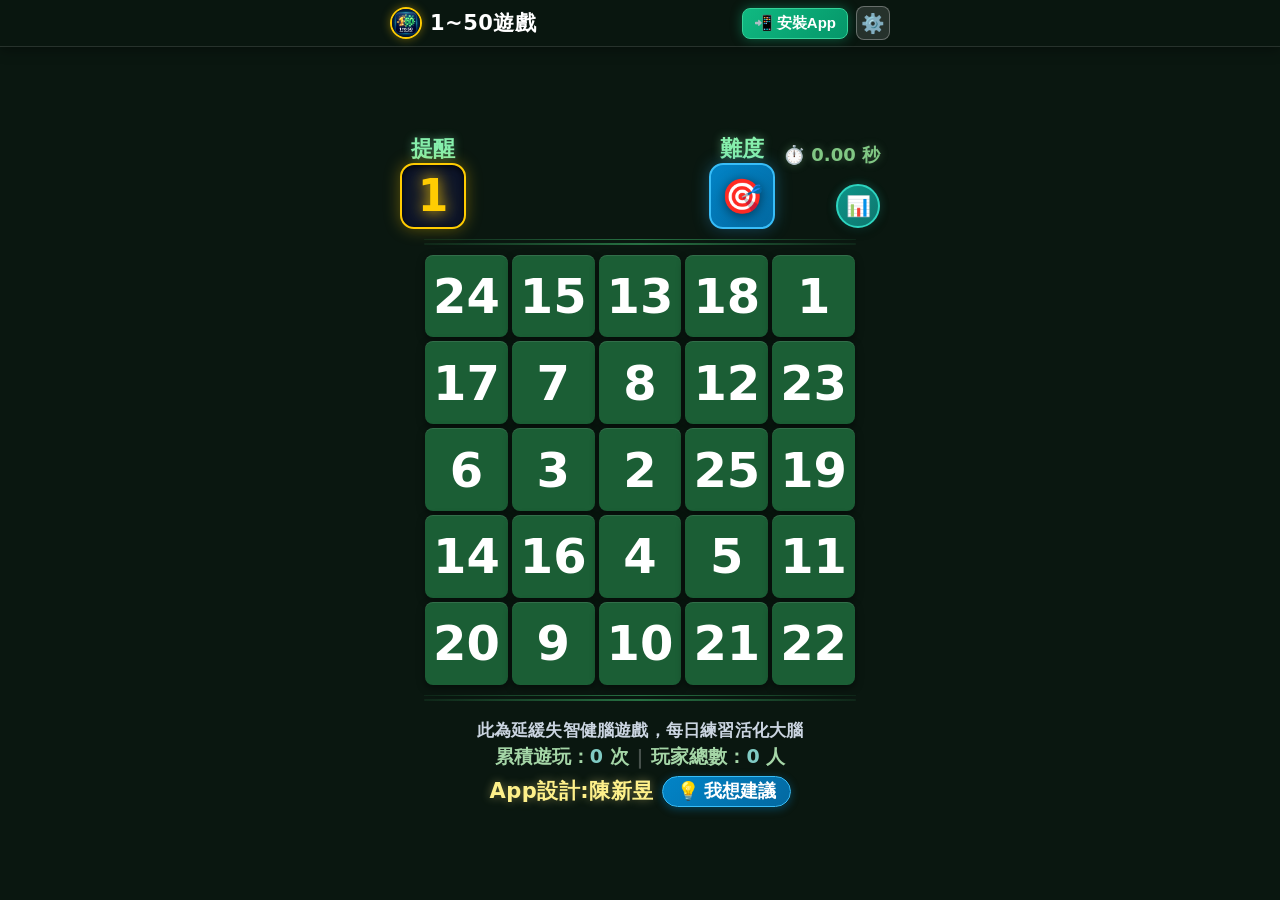
==== index.html @ 9d3afb01 "release(v7.01): 升級 JSONP 雲端直連、8秒逾時防禦與移除測試按鈕" ====
<!DOCTYPE html>
<html lang="zh-Hant-TW">
<head>
    <meta charset="UTF-8">
    <meta name="viewport" content="width=device-width, initial-scale=1.0, maximum-scale=1.0, user-scalable=no">
    <meta name="theme-color" content="#0a1710">
    <meta name="google" content="notranslate">
    <meta http-equiv="Cache-Control" content="no-cache, no-store, must-revalidate">
    <meta http-equiv="Pragma" content="no-cache">
    <meta http-equiv="Expires" content="0">
    <title>1~50遊戲 - 延緩失智健腦訓練</title>
    
    <meta property="og:title" content="1~50遊戲 - (陳新昱設計)">
    <meta property="og:description" content="預防長輩失智的專用腦力訓練遊戲，每日挑戰活化大腦！">
    <meta property="og:url" content="https://pod0987183520.github.io/1to50/">
    <meta property="og:image" content="https://pod0987183520.github.io/1to50/z_img_app_512.png?v=7.01">

    <link rel="icon" href="z_img_app_192.png?v=7.01" type="image/png">
    <link rel="apple-touch-icon" href="z_img_app_192.png?v=7.01">
    <link rel="manifest" href="manifest.json?v=7.01">
    <link rel="stylesheet" href="style.css?v=7.01">
    <script>
        // LINE 內嵌瀏覽器極速逃脫機制與 PWA 判斷
        (function() {
            try {
                var ua = (navigator.userAgent || '').toLowerCase();
                if (ua.indexOf('line') > -1 && window.location.search.indexOf('openExternalBrowser=1') === -1) {
                    var sep = window.location.href.indexOf('?') > -1 ? '&' : '?';
                    window.location.href = window.location.href + sep + 'openExternalBrowser=1';
                }
                var isPWA = (window.matchMedia && (
                                window.matchMedia('(display-mode: standalone)').matches ||
                                window.matchMedia('(display-mode: fullscreen)').matches ||
                                window.matchMedia('(display-mode: minimal-ui)').matches
                            )) ||
                            window.navigator.standalone === true ||
                            window.location.search.indexOf('source=pwa') !== -1 ||
                            (document.referrer && document.referrer.indexOf('android-app://') === 0) ||
                            localStorage.getItem('1to50_pwa_installed') === 'true';
                if (isPWA) {
                    document.documentElement.classList.add('is-pwa-standalone');
                }
            } catch(e) {}
        })();
    </script>
</head>
<body>

    <!-- LINE 內嵌瀏覽器跳出導引彈窗 (防呆圖文教學) -->
    <div id="lineGuideModal" class="guide-modal hidden">
        <div class="line-title">⚠️ 請在瀏覽器中開啟</div>
        <div class="line-steps">
            為了確保遊戲順暢與紀錄保存：<br><br>
            1. 請點擊右上角的 <strong style="color:#ef4444;">[⋮]</strong> 或 <strong style="color:#ef4444;">[≡]</strong><br>
            2. 選擇 <strong style="color:#38bdf8;">「以其他應用程式開啟」</strong> 或 <strong style="color:#38bdf8;">「在預設瀏覽器中開啟」</strong>
        </div>
        <img src="z_img_line.png" alt="LINE 開啟瀏覽器教學" style="width: 80%; max-width: 320px; margin: 20px auto; border-radius: 12px; display: block; border: 2px solid #38bdf8;">
        <button id="lineCloseBtn" class="btn-guide-close" onclick="document.getElementById('lineGuideModal').classList.add('hidden')">關閉提示</button>
    </div>

    <!-- Android 專屬安裝 App 教學彈窗 -->
    <div id="androidInstallGuideModal" class="modal-overlay hidden">
        <div class="modal-card">
            <h3 class="guide-modal-title">🤖 Android 安裝 App 教學</h3>
            <div class="guide-steps-box">
                <p>1. 點擊瀏覽器右上角的 <strong>「選單」圖示 ⋮</strong></p>
                <p>2. 點選 <strong>「安裝應用程式」</strong> 或 <strong>「加到主畫面」 📲</strong></p>
                <div style="background: rgba(56, 189, 248, 0.15); border: 1px solid #38bdf8; border-radius: 8px; padding: 10px; margin-top: 12px;">
                    <p style="font-size: 15px; color: #fef08a; margin: 0; line-height: 1.5;">
                        💡 <strong>若在 LINE 中開啟：</strong><br>
                        請點右上角 <strong>「⋮」</strong> ➜ 點選 <strong>「在預設瀏覽器中開啟」</strong>（Chrome），即可一鍵安裝到桌面！
                    </p>
                </div>
            </div>
            <button class="btn-primary-close" style="margin-top: 18px;" onclick="document.getElementById('androidInstallGuideModal').classList.add('hidden')">我知道了 👍</button>
        </div>
    </div>

    <!-- iOS Safari 加入主畫面教學彈窗 -->
    <div id="iosInstallModal" class="modal-overlay hidden">
        <div class="modal-card">
            <h3 class="guide-modal-title">🍏 iPhone / iPad 加入桌面教學</h3>
            <div class="guide-steps-box">
                <p>1. 點擊瀏覽器最下方的 <strong>「分享」圖示 📤</strong></p>
                <p>2. 往下滑動，點選 <strong>「加入主畫面」 ➕</strong></p>
                <p>3. 點擊右上角 <strong>「新增」</strong> 即可在桌面秒開使用！</p>
            </div>
            <button class="btn-primary-close" style="margin-top: 18px;" onclick="document.getElementById('iosInstallModal').classList.add('hidden')">我知道了 👍</button>
        </div>
    </div>

    <!-- 頂部極簡導覽列 (左側: 代表性 Icon + 1~50遊戲 / 右側: 安裝App按鈕 + 齒輪圖形) -->
    <header class="app-header">
        <div class="header-content">
            <div class="header-brand">
                <img src="z_img_app_192.png?v=7.00" alt="1~50遊戲" class="header-mini-avatar">
                <span class="header-brand-title">1~50遊戲</span>
            </div>

            <!-- 頂端列右側按鈕群：安裝App 按鈕 + 齒輪設定 -->
            <div class="header-actions">
                <button id="btn-header-install" class="btn-header-install" title="將 1~50遊戲 安裝至桌面" onclick="triggerPWAInstall()">📲 安裝App</button>
                <button id="btn-header-gear" class="btn-settings-gear" title="選擇難度設定" onclick="openDifficultyModal()">⚙️</button>
            </div>
        </div>
    </header>

    <!-- 主容器 -->
    <main class="main-container">
        
        <!-- 頂部資訊列：左側提醒指示 + 右側難度設定與計時排行榜 -->
        <div class="info-bar">
            <!-- 左側：上方「提醒」標籤 + 下方目標數字方框 -->
            <div class="info-column">
                <span class="info-column-label">提醒</span>
                <div id="hintDisplay" class="target-hint" title="目前應點選的目標數字">
                    <span id="hintNumber" class="hint-number">1</span>
                </div>
            </div>

            <!-- 右側群組：上方「難度」標籤+放大靶心按鈕 + 排行榜與計時器 (靠右對齊) -->
            <div class="right-controls-group">
                <!-- 難度直列群組：上方標籤 + 下方放大靶心正方形按鈕 -->
                <div class="info-column">
                    <span class="info-column-label">難度</span>
                    <button id="difficultyBtn" class="btn-difficulty-square" onclick="openDifficultyModal()" title="點擊切換遊戲難度">
                        <span class="diff-square-icon">🎯</span>
                    </button>
                </div>
                
                <!-- 計時器 + 歷史戰績(排行榜)按鈕 -->
                <div class="right-timer-box">
                    <div id="timerDisplay" class="timer">⏱️ 0.00 秒</div>
                    <button id="historyBtn" class="btn-history" title="查看歷史戰績與排行榜">📊</button>
                </div>
            </div>
        </div>

        <!-- 5x5 上方雙分隔線 -->
        <div class="divider-double">
            <div class="divider-line"></div>
            <div class="divider-line"></div>
        </div>

        <!-- 5x5 核心遊戲網格 -->
        <div class="game-container">
            <div id="gameGrid" class="grid"></div>
        </div>

        <!-- 5x5 下方雙分隔線 -->
        <div class="divider-double">
            <div class="divider-line"></div>
            <div class="divider-line"></div>
        </div>

        <!-- 底部版權與延緩失智陪伴聲明 (安全排版：按鈕移至最底端防止誤觸) -->
        <footer class="app-footer">
            <p class="footer-notice">此為延緩失智健腦遊戲，每日練習活化大腦</p>
            <div class="footer-counters">
                <span>累積遊玩：<strong id="totalPlays">0</strong> 次</span>
                <span class="counter-sep">|</span>
                <span>玩家總數：<strong id="totalVisitors">0</strong> 人</span>
            </div>
            <div class="footer-design-bar">
                <span class="footer-design-text">App設計:陳新昱</span>
                <button type="button" class="btn-footer-suggest" onclick="openFeedbackModal()" title="點擊向陳新昱提供寶貴建議">💡 我想建議</button>
            </div>
        </footer>

    </main>

    <!-- 設定與家庭守護彈窗 (難度選擇 + 晚輩守護儀表板) -->
    <div id="difficultyModal" class="modal-overlay hidden">
        <div class="modal-content settings-modal-content">
            <!-- 頂端分頁切換 (Tabs) -->
            <div class="modal-tabs">
                <button type="button" id="tab-btn-diff" class="tab-btn active" onclick="switchSettingsTab('diff')">🎯 難度設定</button>
                <button type="button" id="tab-btn-family" class="tab-btn" onclick="switchSettingsTab('family')">👨‍👩‍👧 家庭守護</button>
            </div>

            <!-- Tab 1: 難度選擇分頁 -->
            <div id="tab-content-diff" class="tab-content-panel">
                <div class="difficulty-options">
                    <div class="difficulty-option" id="diff-x1" data-step="1">
                        <div class="diff-label">標準模式</div>
                        <div class="diff-desc">整數 1, 2, 3 … 50<br>共需點擊 50 次</div>
                    </div>
                    <div class="difficulty-option" id="diff-x2" data-step="2">
                        <div class="diff-label">× 2 倍數</div>
                        <div class="diff-desc">2, 4, 6 … 100<br>共需點擊 50 次</div>
                    </div>
                    <div class="difficulty-option" id="diff-x5" data-step="5">
                        <div class="diff-label">× 5 倍數</div>
                        <div class="diff-desc">5, 10, 15 … 250<br>共需點擊 50 次</div>
                    </div>
                    <div class="difficulty-option" id="diff-x7" data-step="7">
                        <div class="diff-label">× 7 倍數</div>
                        <div class="diff-desc">7, 14, 21 … 350<br>共需點擊 50 次</div>
                    </div>
                </div>
            </div>

            <!-- Tab 2: 家庭守護分頁 (長輩狀態儀表板 / 身分設定) -->
            <div id="tab-content-family" class="tab-content-panel hidden">
                
                <!-- 子視圖 A：晚輩守護儀表板 (長輩今日動態) -->
                <div id="familyDashboardView" class="family-view-block hidden">
                    <div class="family-status-header">
                        <div class="family-email-badge">📧 <span id="dashFamilyEmail">family@gmail.com</span></div>
                        <button type="button" class="btn-sm-edit" onclick="showFamilyConfigForm()" title="修改綁定設定">⚙️ 設定</button>
                    </div>

                    <div id="eldersCardsContainer" class="elders-cards-container">
                        <!-- 長輩卡片將由 JS 動態渲染 (爸爸 / 媽媽) -->
                        <div class="family-loading">載入長輩動態中... ⏳</div>
                    </div>

                    <div class="dash-actions-bar">
                        <button type="button" class="btn-refresh-dash" onclick="fetchFamilyStatus(true)">🔄 重新整理長輩動態</button>
                    </div>
                </div>

                <!-- 子視圖 B：長輩機綁定提示 -->
                <div id="familyElderView" class="family-view-block hidden">
                    <div class="elder-status-card">
                        <div class="elder-avatar" id="elderAvatarIcon">👨</div>
                        <h3 class="elder-role-title" id="elderRoleTitle">爸爸的手機 (訓練模式)</h3>
                        <p class="elder-desc">已成功綁定家庭關心群組！每次完成遊戲時，系統將自動同步今日動態給晚輩。</p>
                        <div class="elder-email-info">綁定信箱：<strong id="elderBoundEmail">-</strong></div>
                        <button type="button" class="btn-modify-binding" onclick="showFamilyConfigForm()">變更身分或信箱</button>
                    </div>
                </div>

                <!-- 子視圖 C：家庭設定表單 (綁定 Email + 角色單選) -->
                <div id="familyFormView" class="family-view-block">
                    <div class="family-form-box">
                        <div class="form-title-group">
                            <span class="form-icon">👨‍👩‍👧</span>
                            <span class="form-title-text">家庭守護與動態同步</span>
                        </div>
                        <p class="form-tips">全家輸入同一個 Gmail，長輩動腦訓練，晚輩隨時掌握！</p>

                        <div class="form-item">
                            <label class="form-label-lg" for="familyInputEmail">1. 晚輩的 Gmail 信箱：</label>
                            <input type="email" id="familyInputEmail" class="form-input-lg" placeholder="例如：family520@gmail.com" autocomplete="email">
                        </div>

                        <div class="form-item">
                            <label class="form-label-lg">2. 這台手機是誰在使用？</label>
                            <div class="role-selector-grid">
                                <label class="role-option-card">
                                    <input type="radio" name="familyRole" value="father" id="roleFather">
                                    <div class="role-card-body">
                                        <span class="role-emoji">👨</span>
                                        <span class="role-name">爸爸</span>
                                        <span class="role-sub">長輩訓練</span>
                                    </div>
                                </label>
                                <label class="role-option-card">
                                    <input type="radio" name="familyRole" value="mother" id="roleMother">
                                    <div class="role-card-body">
                                        <span class="role-emoji">👩</span>
                                        <span class="role-name">媽媽</span>
                                        <span class="role-sub">長輩訓練</span>
                                    </div>
                                </label>
                                <label class="role-option-card">
                                    <input type="radio" name="familyRole" value="junior" id="roleJunior">
                                    <div class="role-card-body">
                                        <span class="role-emoji">🧑</span>
                                        <span class="role-name">晚輩</span>
                                        <span class="role-sub">守護關心</span>
                                    </div>
                                </label>
                            </div>
                        </div>

                        <div class="form-btn-group">
                            <button type="button" class="btn-save-family" onclick="saveFamilyConfig()">💾 儲存並綁定</button>
                            <button type="button" id="btnCancelFamilyForm" class="btn-cancel-family hidden" onclick="cancelFamilyForm()">取消</button>
                        </div>
                    </div>
                </div>

            </div>

            <!-- 彈窗底部統一關閉按鈕 -->
            <button id="closeDifficultyBtn" class="btn-close" style="margin-top: 16px;" onclick="closeDifficultyModal()">關閉</button>
        </div>
    </div>

    <!-- 挑戰完成結算彈窗 -->
    <div id="resultModal" class="modal-overlay hidden">
        <div class="modal-content">
            <div class="modal-title">🎉 挑戰完成！</div>
            <div id="finalScore" class="modal-score">本次成績：0.00 秒</div>
            <div id="rankMessage" class="modal-rank"></div>
            <div id="praiseMessage" class="modal-praise"></div>
            <button id="restartBtn" class="btn-restart" onclick="restartGame()">再玩一次</button>
        </div>
    </div>

    <!-- 歷史戰績彈窗 -->
    <div id="historyModal" class="modal-overlay hidden">
        <div class="modal-content">
            <div class="modal-title">📊 歷史戰績</div>
            <div id="historyModeLabel" class="history-subtitle">保留近 90 天的最佳紀錄</div>
            <div id="historyList" class="history-list"></div>
            <button id="closeHistoryBtn" class="btn-close" onclick="closeHistoryModal()">關閉</button>
        </div>
    </div>

    <!-- 系統設計與開發建議反饋彈窗 (Feedback Modal) -->
    <div id="feedbackModal" class="modal-overlay hidden">
        <div class="modal-card feedback-modal-card">
            <button id="btn-close-feedback-modal" class="btn-modal-close-x" title="關閉視窗" onclick="closeFeedbackModal()">✕</button>
            <div class="feedback-modal-header">
                <div class="feedback-avatar-badge">
                    <span style="font-size: 26px;">💡</span>
                    <span class="feedback-title-badge">App設計：陳新昱</span>
                </div>
            </div>
            <p class="feedback-subtitle">歡迎留下您寶貴的使用心得或建議，我們將持續用心優化長輩的健腦體驗！</p>
            <div class="feedback-form">
                <div class="form-group" style="margin-bottom: 12px;">
                    <label class="form-label" style="font-size: 16px; font-weight: 800; color:#f8fafc; display:block; margin-bottom:4px; text-align:left;">您的姓名或稱呼：</label>
                    <input type="text" id="feedback-input-name" class="form-input" placeholder="例如：陳先生 / 小明">
                </div>
                <div class="form-group" style="margin-bottom: 12px;">
                    <label class="form-label" style="font-size: 16px; font-weight: 800; color:#f8fafc; display:block; margin-bottom:4px; text-align:left;">您的聯絡手機：</label>
                    <input type="tel" id="feedback-input-phone" class="form-input" placeholder="例如：0912345678">
                </div>
                <div class="form-group" style="margin-bottom: 14px;">
                    <label class="form-label" style="font-size: 16px; font-weight: 800; color:#f8fafc; display:block; margin-bottom:4px; text-align:left;">建議事項與回饋：</label>
                    <textarea id="feedback-input-content" class="form-input" rows="4" placeholder="請在此留下您對玩法、字體大小、語音或版面的任何寶貴建議..."></textarea>
                </div>
                <button id="btn-submit-feedback" class="btn-primary-save" onclick="submitFeedback()">✉️ 送出建議</button>
            </div>
        </div>
    </div>

    <script src="game.js?v=7.01"></script>

    <script>
        if ('serviceWorker' in navigator) {
            window.addEventListener('load', () => {
                navigator.serviceWorker.register('sw.js?v=7.01')
                    .then(registration => console.log('1~50 遊戲 ServiceWorker 註冊成功！'))
                    .catch(err => console.log('ServiceWorker 註冊失敗: ', err));
            });
        }
    </script>
</body>
</html>
---- style.css ----
/* ==========================================================================
   1~50 延緩失智健腦訓練遊戲 - 長者無障礙高對比設計系統 (WCAG 2.1 AAA 標準)
   ========================================================================== */

:root {
    /* 基礎配色：深邃翡翠森林綠 (沈穩護眼) */
    --bg-primary:    #0a1710;
    --bg-card:       #132e1c;
    --bg-card-hover: #1c452a;
    --text-primary:  #ffffff;
    --text-secondary:#c8e6c9;
    --text-muted:    #81c784;
    
    /* 強烈對比與情緒色系 */
    --color-gold:    #ffcc02;   /* 亮眼金黃 */
    --color-accent:  #38bdf8;   /* 晴空藍 */
    --color-emerald: #10b981;   /* 活水翠綠 */
    --color-wrong:   #ef4444;   /* 警告赤紅 */
    
    /* 格子專屬配色 (翠綠方塊) */
    --grid-bg:       #1b5e35;
    --grid-hover:    #2e7d4f;
    --grid-text:     #ffffff;
    
    /* 字級階梯規範 (長者友善) */
    --font-base:     20px;
    --radius-sm:     8px;
    --radius-md:     14px;
    --radius-lg:     22px;
    --radius-full:   9999px;
}

* {
    box-sizing: border-box;
    margin: 0;
    padding: 0;
    -webkit-tap-highlight-color: transparent;
    -webkit-touch-callout: none;
    user-select: none;
    -webkit-user-select: none;
}

html, body {
    height: 100%;
    height: 100dvh;
    margin: 0;
    padding: 0;
    overflow: hidden;
}

body {
    font-family: system-ui, -apple-system, BlinkMacSystemFont, "Segoe UI", Roboto, "Helvetica Neue", Arial, sans-serif;
    background-color: var(--bg-primary);
    color: var(--text-primary);
    display: flex;
    flex-direction: column;
    touch-action: manipulation;
}

/* 全域隱藏規則 (權重最高) */
.hidden {
    display: none !important;
}

/* ==========================================
   1. 頂部極簡導覽列 (下方留有舒適微間距)
   ========================================== */
.app-header {
    width: 100%;
    background: rgba(10, 23, 16, 0.95);
    backdrop-filter: blur(12px);
    -webkit-backdrop-filter: blur(12px);
    border-bottom: 1px solid rgba(255, 255, 255, 0.12);
    padding: 6px 12px;
    flex-shrink: 0;
    z-index: 50;
    box-shadow: 0 3px 12px rgba(0, 0, 0, 0.35);
    margin-bottom: 4px;
}

.header-content {
    max-width: 500px;
    margin: 0 auto;
    display: flex;
    justify-content: space-between;
    align-items: center;
}

.header-brand {
    display: flex;
    align-items: center;
    gap: 8px;
}

.header-mini-avatar {
    width: 32px;
    height: 32px;
    min-width: 32px;
    min-height: 32px;
    border-radius: 50%;
    border: 2px solid #ffcc02;
    object-fit: cover;
    display: block;
    box-shadow: 0 0 10px rgba(255, 204, 2, 0.4);
}

.header-brand-title {
    font-size: 21px;
    font-weight: 900;
    color: #ffffff;
    letter-spacing: 0.5px;
}

.header-actions {
    display: flex;
    align-items: center;
    gap: 8px;
}

/* 頂端列 安裝App 按鈕 (常駐明顯顯示) */
.btn-header-install {
    background: linear-gradient(135deg, #10b981 0%, #059669 100%);
    border: 1.5px solid #34d399;
    color: #ffffff;
    font-size: 15px;
    font-weight: 900;
    padding: 5px 11px;
    border-radius: 8px;
    cursor: pointer;
    box-shadow: 0 0 12px rgba(16, 185, 129, 0.45);
    white-space: nowrap;
    display: inline-flex;
    align-items: center;
    gap: 4px;
    transition: all 0.15s ease;
}

.btn-header-install:active {
    transform: scale(0.93);
    background: #047857;
}

/* PWA 獨立 App 模式 (已安裝開啟或由主畫面開啟時，自動隱藏頂端列「📲 安裝App」) */
.is-pwa-standalone #btn-header-install,
html.is-pwa-standalone #btn-header-install {
    display: none !important;
}

@media all and (display-mode: standalone) {
    #btn-header-install {
        display: none !important;
    }
}

@media all and (display-mode: fullscreen) {
    #btn-header-install {
        display: none !important;
    }
}

@media all and (display-mode: minimal-ui) {
    #btn-header-install {
        display: none !important;
    }
}

.btn-settings-gear {
    width: 34px;
    height: 34px;
    min-width: 34px;
    min-height: 34px;
    background: rgba(255, 255, 255, 0.12);
    border: 1.5px solid rgba(255, 255, 255, 0.3);
    color: #cbd5e1;
    font-size: 19px;
    border-radius: 8px;
    cursor: pointer;
    display: flex;
    align-items: center;
    justify-content: center;
    padding: 0;
    transition: all 0.15s ease;
}

.btn-settings-gear:active {
    transform: scale(0.92);
    background: rgba(255, 255, 255, 0.25);
}

/* ==========================================
   2. 主容器 (Y軸置中於畫面、元素緊湊相依)
   ========================================== */
.main-container {
    flex: 1;
    max-width: 500px;
    width: 100%;
    margin: 0 auto;
    padding: 2px 8px 6px 8px;
    display: flex;
    flex-direction: column;
    align-items: center;
    justify-content: center; /* 讓整體內容於畫面上 Y 軸置中 */
    gap: 8px;
    box-sizing: border-box;
    min-height: 0;
}

/* 頂部資訊列：左側提醒 / 右側(難度+計時+排行榜) */
.info-bar {
    display: flex;
    justify-content: space-between;
    align-items: flex-end;
    padding: 0 2px;
    width: 100%;
    flex-shrink: 0;
}

/* 頂部欄位垂直組合 (標籤在上方 + 方框在下方) */
.info-column {
    display: flex;
    flex-direction: column;
    align-items: center;
    gap: 3px;
}

.info-column-label {
    font-size: clamp(18px, 5vw, 22px);
    font-weight: 900;
    color: #86efac;
    letter-spacing: 0.5px;
    line-height: 1;
    text-shadow: 0 0 10px rgba(134, 239, 172, 0.45);
}

/* 左側「提醒」提示框 (金黃夜空黑藍底 + 耀眼光暈，與綠色5x5徹底區別，防止誤觸) */
.target-hint {
    display: flex;
    align-items: center;
    justify-content: center;
    background: #0b1329;
    border: 2.5px solid #ffcc02;
    border-radius: 14px;
    width: 66px;
    height: 66px;
    min-width: 66px;
    min-height: 66px;
    box-shadow: 0 0 16px rgba(255, 204, 2, 0.35), inset 0 2px 6px rgba(0, 0, 0, 0.7);
    box-sizing: border-box;
}

.hint-number {
    font-size: clamp(34px, 10vmin, 44px);
    font-weight: 900;
    color: #ffcc02;
    line-height: 1;
    text-shadow: 0 0 14px rgba(255, 204, 2, 0.8), 0 0 26px rgba(255, 204, 2, 0.4);
}

.hint-number.three-digit {
    font-size: clamp(22px, 7vmin, 30px);
}

/* 右側群組 (靠右對齊)：正方形難度按鈕 + 排行榜與計時 */
.right-controls-group {
    display: flex;
    align-items: flex-end;
    gap: 8px;
}

/* 右側「🎯 難度」按鈕 (晴空晶藍漸層 + 放大靶心，與綠色5x5徹底區別) */
.btn-difficulty-square {
    display: flex;
    align-items: center;
    justify-content: center;
    background: linear-gradient(135deg, #0284c7 0%, #0369a1 100%);
    border: 2.5px solid #38bdf8;
    border-radius: 14px;
    width: 66px;
    height: 66px;
    min-width: 66px;
    min-height: 66px;
    cursor: pointer;
    box-shadow: 0 0 16px rgba(56, 189, 248, 0.35), 0 4px 10px rgba(0, 0, 0, 0.4);
    transition: all 0.15s ease;
    box-sizing: border-box;
    padding: 0;
}

.btn-difficulty-square:active {
    transform: scale(0.92);
    background: #075985;
}

.diff-square-icon {
    font-size: 34px;
    line-height: 1;
    filter: drop-shadow(0 2px 6px rgba(0, 0, 0, 0.5));
}

/* 右側：計時器 + 歷史戰績(排行榜)按鈕 */
.right-timer-box {
    display: flex;
    flex-direction: column;
    align-items: flex-end;
    justify-content: space-between;
    height: 87px; /* 完美契合標籤+方框的總高度 */
    padding: 1px 0;
    box-sizing: border-box;
}

.timer {
    color: #81c784;
    font-variant-numeric: tabular-nums;
    font-size: clamp(15px, 3.8vw, 18px);
    font-weight: 900;
    text-shadow: 0 0 8px rgba(129, 199, 132, 0.35);
}

.btn-history {
    background: linear-gradient(135deg, #0d9488 0%, #0f766e 100%);
    color: white;
    border: 2px solid #2dd4bf;
    width: 44px;
    height: 44px;
    border-radius: 50%;
    font-size: 20px;
    font-weight: bold;
    cursor: pointer;
    box-shadow: 0 3px 10px rgba(0, 0, 0, 0.4), 0 0 10px rgba(45, 212, 191, 0.3);
    display: flex;
    align-items: center;
    justify-content: center;
    transition: transform 0.1s ease;
}

.btn-history:active {
    transform: scale(0.9);
}

/* ==========================================
   3. 5x5 遊戲主網格 (自適應螢幕大小，緊湊相依)
   ========================================== */
.game-container {
    width: 100%;
    margin: 0 auto;
    display: flex;
    flex-direction: column;
    align-items: center;
    justify-content: center;
    flex-shrink: 0;
}

.grid {
    display: grid;
    gap: 4px;
    width: 100%;
    max-width: min(94vw, calc(100dvh - 240px), 430px);
    max-height: min(94vw, calc(100dvh - 240px), 430px);
    grid-template-columns: repeat(5, 1fr);
    grid-template-rows: repeat(5, 1fr);
    margin: 0 auto;
    aspect-ratio: 1 / 1;
    touch-action: none;
}

.grid-cell {
    background-color: var(--grid-bg);
    color: var(--grid-text);
    font-size: clamp(26px, 9.5vmin, 48px);
    font-weight: 900;
    display: flex;
    align-items: center;
    justify-content: center;
    border-radius: 8px;
    cursor: pointer;
    box-shadow: 0 3px 8px rgba(0, 0, 0, 0.45), inset 0 1px 0 rgba(255, 255, 255, 0.1);
    transition: transform 0.05s, background-color 0.1s;
    touch-action: none;
    padding: 2px;
    line-height: 1;
    overflow: hidden;
}

.grid-cell:active {
    transform: translateY(3px);
    box-shadow: 0 1px 3px rgba(0, 0, 0, 0.3);
}

.grid-cell.wrong {
    background-color: var(--color-wrong) !important;
    animation: shake 0.3s ease;
}

@keyframes shake {
    0%, 100% { transform: translateX(0); }
    25% { transform: translateX(-4px); }
    75% { transform: translateX(4px); }
}

.grid-cell.three-digit {
    font-size: clamp(19px, 7vmin, 36px);
}

/* ==========================================
   3.5 雙分隔線 (5x5 上方與下方各兩行分隔線)
   ========================================== */
.divider-double {
    width: 100%;
    max-width: 440px;
    display: flex;
    flex-direction: column;
    gap: 3px;
    margin: 2px auto;
    padding: 0 4px;
    flex-shrink: 0;
}

.divider-line {
    width: 100%;
    height: 1.5px;
    background: linear-gradient(90deg, rgba(74, 222, 128, 0.08) 0%, rgba(74, 222, 128, 0.45) 50%, rgba(74, 222, 128, 0.08) 100%);
    border-radius: 1px;
}

/* ==========================================
   4. 底部版權與陪伴聲明 (安全防誤觸行距、三行等大字級)
   ========================================== */
.app-footer {
    width: 100%;
    max-width: 480px;
    margin: 6px auto 0 auto; /* 安全防誤觸間距 */
    padding: 2px 2px 2px 2px;
    text-align: center;
    border-top: none; /* 由雙分隔線統一取代 */
    display: flex;
    flex-direction: column;
    align-items: center;
    gap: 3px;
    flex-shrink: 0;
}

/* 最後一行：App設計:陳新昱 與 我想建議 緊靠置中 (位於最底端防止誤觸，字級調大) */
.footer-design-bar {
    display: inline-flex;
    align-items: center;
    justify-content: center;
    gap: 8px;
    margin-top: 3px;
    margin-bottom: 0;
    flex-wrap: nowrap;
}

.footer-design-text {
    font-size: clamp(18px, 5vw, 21px);
    font-weight: 900;
    color: #fef08a;
    text-shadow: 0 0 10px rgba(254, 240, 138, 0.4);
    line-height: 1.2;
    white-space: nowrap;
    letter-spacing: 0.5px;
}

.btn-footer-suggest {
    display: inline-flex;
    align-items: center;
    justify-content: center;
    gap: 4px;
    background: linear-gradient(135deg, #0284c7 0%, #0369a1 100%);
    color: #ffffff;
    font-size: clamp(15px, 4.2vw, 18px);
    font-weight: 900;
    padding: 4px 14px;
    border-radius: 999px;
    border: 1.5px solid #38bdf8;
    box-shadow: 0 2px 8px rgba(2, 132, 199, 0.4);
    cursor: pointer;
    white-space: nowrap;
    line-height: 1.2;
    transition: all 0.15s ease;
}

.btn-footer-suggest:active {
    transform: scale(0.95);
    background: #075985;
}

/* 第一行：陪伴聲明 */
.footer-notice {
    font-size: clamp(14px, 4vw, 17px);
    font-weight: 800;
    color: #cbd5e1;
    line-height: 1.3;
    letter-spacing: 0.2px;
    white-space: nowrap;
    margin: 0;
}

/* 第二行：計數器 (字級調大一級) */
.footer-counters {
    font-size: clamp(16px, 4.5vw, 19px);
    color: #a5d6a7;
    font-weight: 800;
    display: flex;
    align-items: center;
    justify-content: center;
    gap: 8px;
    white-space: nowrap;
    margin: 0;
}

.footer-counters strong {
    color: #80cbc4;
    font-size: clamp(16px, 4.5vw, 19px);
    font-weight: 900;
}

.counter-sep {
    color: rgba(255, 255, 255, 0.25);
}

/* ==========================================
   5. 彈窗系統 (長者友善大字高對比)
   ========================================== */
.modal-overlay {
    position: fixed;
    top: 0;
    left: 0;
    width: 100%;
    height: 100%;
    background-color: rgba(0, 0, 0, 0.85);
    backdrop-filter: blur(6px);
    -webkit-backdrop-filter: blur(6px);
    display: flex;
    align-items: center;
    justify-content: center;
    padding: 15px;
    z-index: 1000;
}

.modal-content,
.modal-card {
    background-color: #132e1c;
    border: 2px solid #2e7d32;
    width: 100%;
    max-width: 440px;
    max-height: 90vh;
    overflow-y: auto;
    border-radius: 20px;
    padding: 24px 20px;
    text-align: center;
    box-shadow: 0 20px 40px rgba(0, 0, 0, 0.7);
    position: relative;
    animation: modalPop 0.25s cubic-bezier(0.175, 0.885, 0.32, 1.275);
}

@keyframes modalPop {
    from { transform: scale(0.9); opacity: 0; }
    to { transform: scale(1); opacity: 1; }
}

.modal-title {
    font-size: 26px;
    color: #4ade80;
    margin-bottom: 12px;
    font-weight: 900;
}

.modal-score {
    font-size: 26px;
    font-weight: 900;
    color: #fb923c;
    margin-bottom: 10px;
}

.modal-rank {
    font-size: 18px;
    font-weight: bold;
    color: #80cbc4;
    margin: 12px 0;
    text-align: left;
}

.modal-praise {
    font-size: 20px;
    font-weight: 800;
    color: #e2e8f0;
    margin-bottom: 16px;
    line-height: 1.4;
    padding: 10px;
    background-color: #0b1f13;
    border-radius: 12px;
    border: 1px solid #2e7d32;
}

.history-subtitle {
    color: #81c784;
    font-size: 15px;
    margin-bottom: 6px;
}

.history-list {
    text-align: left;
    max-height: 240px;
    overflow-y: auto;
    margin: 12px 0;
    padding: 6px;
    border: 1px solid #2e7d32;
    border-radius: 10px;
    background: #0b1f13;
}

.btn-restart, .btn-close, .btn-primary-close, .btn-primary-save {
    background: linear-gradient(135deg, #10b981, #059669);
    color: white;
    font-size: 20px;
    font-weight: 900;
    padding: 12px 20px;
    border: none;
    border-radius: 50px;
    cursor: pointer;
    box-shadow: 0 4px 0 #047857;
    transition: all 0.1s ease;
    width: 100%;
}

.btn-restart:active, .btn-close:active, .btn-primary-close:active, .btn-primary-save:active {
    transform: translateY(3px);
    box-shadow: 0 1px 0 #047857;
}

.btn-close {
    background: #37474f;
    box-shadow: 0 4px 0 #263238;
    margin-top: 10px;
    font-size: 18px;
    padding: 10px;
}

.btn-modal-close-x {
    position: absolute;
    top: 12px;
    right: 14px;
    background: rgba(255, 255, 255, 0.1);
    border: 1px solid rgba(255, 255, 255, 0.2);
    color: #cbd5e1;
    font-size: 18px;
    font-weight: 900;
    width: 32px;
    height: 32px;
    border-radius: 50%;
    cursor: pointer;
    display: flex;
    align-items: center;
    justify-content: center;
    transition: all 0.15s ease;
}

.btn-modal-close-x:active {
    transform: scale(0.9);
    background: rgba(239, 68, 68, 0.3);
}

/* 難度選擇清單 */
.difficulty-options {
    display: flex;
    flex-direction: column;
    gap: 10px;
    margin: 12px 0;
}

.difficulty-option {
    padding: 12px 16px;
    border-radius: 14px;
    border: 2px solid #2e7d32;
    background: #0b1f13;
    cursor: pointer;
    text-align: left;
    transition: all 0.15s ease;
}

.difficulty-option:hover {
    border-color: #4ade80;
    background: #143520;
}

.difficulty-option.active {
    border-color: #ffcc02;
    background: linear-gradient(135deg, #184227 0%, #12331e 100%);
    box-shadow: 0 0 12px rgba(255, 204, 2, 0.3);
}

.diff-label {
    font-size: 20px;
    font-weight: 900;
    color: #ffffff;
    margin-bottom: 4px;
}

.difficulty-option.active .diff-label {
    color: #ffcc02;
}

.diff-desc {
    font-size: 14px;
    color: #a5d6a7;
    line-height: 1.4;
}

/* 反饋彈窗專屬樣式 */
.feedback-modal-card {
    background: #0b1f13;
    border: 3px solid #fef08a;
    box-shadow: 0 0 35px rgba(254, 240, 138, 0.3);
}

.feedback-modal-header {
    display: flex;
    align-items: center;
    margin-bottom: 6px;
}

.feedback-avatar-badge {
    display: flex;
    align-items: center;
    gap: 8px;
}

.feedback-title-badge {
    font-size: 20px;
    font-weight: 900;
    color: #fef08a;
}

.feedback-subtitle {
    font-size: 14px;
    font-weight: 700;
    color: #94a3b8;
    line-height: 1.4;
    margin-bottom: 12px;
    text-align: left;
}

.form-input {
    width: 100%;
    background: #132e1c;
    border: 1.5px solid #2e7d32;
    border-radius: 10px;
    color: #ffffff;
    padding: 8px 12px;
    font-size: 16px;
    outline: none;
    transition: border-color 0.2s ease;
    font-family: inherit;
}

.form-input:focus {
    border-color: #38bdf8;
    box-shadow: 0 0 8px rgba(56, 189, 248, 0.4);
}

/* LINE 專屬跳脫導引彈窗 */
.guide-modal {
    position: fixed;
    top: 0;
    left: 0;
    width: 100%;
    height: 100%;
    background: rgba(10, 23, 16, 0.96);
    backdrop-filter: blur(8px);
    z-index: 99999;
    color: #f1f5f9;
    display: flex;
    flex-direction: column;
    padding: 30px 20px;
    align-items: center;
    justify-content: center;
    text-align: center;
}

.line-title {
    color: #fbbf24;
    font-size: 26px;
    font-weight: 900;
    margin-bottom: 16px;
    text-shadow: 0 0 12px rgba(251, 191, 36, 0.4);
}

.line-steps {
    font-size: 18px;
    line-height: 1.7;
    text-align: left;
    background: #132e1c;
    padding: 16px 20px;
    border-radius: 16px;
    border: 2px dashed #38bdf8;
    color: #f8fafc;
    max-width: 440px;
    width: 100%;
    box-shadow: 0 10px 30px rgba(0, 0, 0, 0.5);
}

.btn-guide-close {
    background: #ef4444;
    color: white;
    border: none;
    padding: 12px 36px;
    border-radius: 50px;
    font-size: 18px;
    font-weight: 900;
    margin-top: 20px;
    cursor: pointer;
    box-shadow: 0 4px 15px rgba(239, 68, 68, 0.4);
    transition: transform 0.15s ease;
}

.btn-guide-close:active {
    transform: scale(0.95);
}

/* iOS/Android 教學彈窗樣式 */
.guide-modal-title {
    font-size: 24px;
    font-weight: 900;
    color: #38bdf8;
    margin-bottom: 12px;
}

.guide-steps-box {
    font-size: 18px;
    line-height: 1.8;
    color: #f1f5f9;
    background: rgba(0, 0, 0, 0.3);
    padding: 14px 16px;
    border-radius: 12px;
    text-align: left;
}

/* ==========================================
   6. 家庭守護與長輩動態儀表板樣式 (v6.10)
   ========================================== */
.settings-modal-content {
    max-width: 480px;
    padding: 20px 16px 16px 16px;
}

/* 分頁切換 (Tabs) */
.modal-tabs {
    display: flex;
    gap: 8px;
    margin-bottom: 16px;
    background: #0b1f13;
    padding: 4px;
    border-radius: 14px;
    border: 1px solid #2e7d32;
}

.tab-btn {
    flex: 1;
    padding: 10px 8px;
    font-size: 17px;
    font-weight: 900;
    color: #a5d6a7;
    background: transparent;
    border: none;
    border-radius: 10px;
    cursor: pointer;
    transition: all 0.2s ease;
}

.tab-btn.active {
    background: #2e7d32;
    color: #ffffff;
    box-shadow: 0 4px 12px rgba(46, 125, 50, 0.5);
}

.tab-content-panel {
    width: 100%;
}

/* 家庭表單視圖 */
.family-form-box {
    text-align: left;
    background: #0b1f13;
    padding: 16px;
    border-radius: 16px;
    border: 1px solid #2e7d32;
}

.form-title-group {
    display: flex;
    align-items: center;
    gap: 8px;
    margin-bottom: 4px;
}

.form-title-text {
    font-size: 19px;
    font-weight: 900;
    color: #4ade80;
}

.form-tips {
    font-size: 14px;
    color: #94a3b8;
    margin-bottom: 16px;
    line-height: 1.4;
}

.form-item {
    margin-bottom: 16px;
}

.form-label-lg {
    font-size: 15px;
    font-weight: 800;
    color: #f8fafc;
    display: block;
    margin-bottom: 8px;
}

.form-input-lg {
    width: 100%;
    padding: 12px 14px;
    font-size: 16px;
    border-radius: 10px;
    border: 2px solid #2e7d32;
    background: #132e1c;
    color: #ffffff;
    outline: none;
    transition: border-color 0.2s;
    box-sizing: border-box;
}

.form-input-lg:focus {
    border-color: #4ade80;
    box-shadow: 0 0 10px rgba(74, 222, 128, 0.3);
}

/* 角色單選卡片網格 (爸爸 / 媽媽 / 晚輩) */
.role-selector-grid {
    display: grid;
    grid-template-columns: repeat(3, 1fr);
    gap: 8px;
}

.role-option-card {
    cursor: pointer;
    display: block;
}

.role-option-card input[type="radio"] {
    display: none;
}

.role-card-body {
    background: #132e1c;
    border: 2px solid #2e7d32;
    border-radius: 12px;
    padding: 12px 4px;
    text-align: center;
    transition: all 0.2s ease;
    display: flex;
    flex-direction: column;
    align-items: center;
    gap: 2px;
}

.role-emoji {
    font-size: 28px;
    margin-bottom: 2px;
}

.role-name {
    font-size: 17px;
    font-weight: 900;
    color: #ffffff;
}

.role-sub {
    font-size: 11px;
    color: #81c784;
}

.role-option-card input[type="radio"]:checked + .role-card-body {
    border-color: #38bdf8;
    background: rgba(56, 189, 248, 0.2);
    box-shadow: 0 0 12px rgba(56, 189, 248, 0.4);
    transform: translateY(-2px);
}

.role-option-card input[type="radio"]:checked + .role-card-body .role-name {
    color: #38bdf8;
}

/* 按鈕群組 */
.form-btn-group {
    display: flex;
    gap: 8px;
    margin-top: 18px;
}

.btn-save-family {
    flex: 1;
    background: linear-gradient(135deg, #10b981 0%, #059669 100%);
    color: #ffffff;
    border: none;
    padding: 12px 20px;
    font-size: 17px;
    font-weight: 900;
    border-radius: 10px;
    cursor: pointer;
    box-shadow: 0 4px 12px rgba(16, 185, 129, 0.4);
}

.btn-save-family:active {
    transform: scale(0.97);
}

.btn-cancel-family {
    background: rgba(255, 255, 255, 0.1);
    color: #cbd5e1;
    border: 1px solid rgba(255, 255, 255, 0.2);
    padding: 12px 16px;
    font-size: 15px;
    font-weight: 700;
    border-radius: 10px;
    cursor: pointer;
}

/* 長輩機綁定卡片 */
.elder-status-card {
    background: #0b1f13;
    padding: 20px;
    border-radius: 16px;
    border: 2px solid #2e7d32;
    text-align: center;
}

.elder-avatar {
    font-size: 48px;
    margin-bottom: 8px;
}

.elder-role-title {
    font-size: 22px;
    font-weight: 900;
    color: #4ade80;
    margin-bottom: 8px;
}

.elder-desc {
    font-size: 15px;
    color: #cbd5e1;
    line-height: 1.5;
    margin-bottom: 14px;
}

.elder-email-info {
    font-size: 14px;
    color: #81c784;
    background: #132e1c;
    padding: 8px 12px;
    border-radius: 8px;
    margin-bottom: 16px;
    word-break: break-all;
}

.btn-modify-binding {
    background: transparent;
    border: 1px dashed #81c784;
    color: #a5d6a7;
    padding: 8px 16px;
    font-size: 14px;
    font-weight: 800;
    border-radius: 8px;
    cursor: pointer;
}

/* 晚輩守護儀表板視圖 */
.family-status-header {
    display: flex;
    justify-content: space-between;
    align-items: center;
    margin-bottom: 12px;
    background: #0b1f13;
    padding: 8px 12px;
    border-radius: 10px;
    border: 1px solid #2e7d32;
}

.family-email-badge {
    font-size: 14px;
    font-weight: 800;
    color: #38bdf8;
    overflow: hidden;
    text-overflow: ellipsis;
    white-space: nowrap;
    max-width: 280px;
}

.btn-sm-edit {
    background: rgba(255, 255, 255, 0.1);
    color: #e2e8f0;
    border: 1px solid #2e7d32;
    font-size: 13px;
    font-weight: 700;
    padding: 4px 8px;
    border-radius: 6px;
    cursor: pointer;
}

/* 長輩動態卡片列表 */
.elders-cards-container {
    display: flex;
    flex-direction: column;
    gap: 12px;
    margin-bottom: 14px;
}

.family-loading {
    font-size: 16px;
    color: #a5d6a7;
    padding: 24px 0;
    text-align: center;
}

/* 長輩動態單卡 */
.elder-dash-card {
    background: #0b1f13;
    border: 2px solid #2e7d32;
    border-radius: 16px;
    padding: 14px;
    text-align: left;
    position: relative;
    box-shadow: 0 4px 12px rgba(0, 0, 0, 0.3);
}

.elder-dash-card.card-active {
    border-color: #4ade80;
}

.elder-dash-card.card-warning {
    border-color: #f59e0b;
}

.elder-card-header {
    display: flex;
    justify-content: space-between;
    align-items: center;
    margin-bottom: 10px;
}

.elder-name-group {
    display: flex;
    align-items: center;
    gap: 8px;
}

.elder-name-emoji {
    font-size: 24px;
}

.elder-name-text {
    font-size: 19px;
    font-weight: 900;
    color: #ffffff;
}

.elder-status-badge {
    font-size: 13px;
    font-weight: 900;
    padding: 4px 10px;
    border-radius: 20px;
    display: inline-flex;
    align-items: center;
    gap: 4px;
}

.badge-success {
    background: rgba(34, 197, 94, 0.2);
    color: #4ade80;
    border: 1px solid #22c55e;
}

.badge-warning {
    background: rgba(245, 158, 11, 0.2);
    color: #fbbf24;
    border: 1px solid #f59e0b;
}

.elder-stats-grid {
    display: grid;
    grid-template-columns: 1fr 1fr;
    gap: 8px;
    background: #132e1c;
    padding: 10px;
    border-radius: 10px;
    margin-bottom: 10px;
}

.stat-box-item {
    font-size: 13px;
    color: #94a3b8;
}

.stat-box-val {
    font-size: 16px;
    font-weight: 900;
    color: #f8fafc;
    margin-top: 2px;
}

.stat-box-val.highlight {
    color: #38bdf8;
}

.elder-card-actions {
    display: flex;
    gap: 8px;
}

.btn-line-care {
    flex: 1;
    background: #06c755;
    color: #ffffff;
    border: none;
    padding: 8px 12px;
    font-size: 14px;
    font-weight: 900;
    border-radius: 8px;
    cursor: pointer;
    display: flex;
    align-items: center;
    justify-content: center;
    gap: 6px;
    box-shadow: 0 2px 8px rgba(6, 199, 85, 0.4);
}

.btn-line-care:active {
    transform: scale(0.97);
}

.dash-actions-bar {
    display: flex;
    gap: 8px;
}

.btn-refresh-dash {
    flex: 2;
    background: #2e7d32;
    color: #ffffff;
    border: none;
    padding: 10px;
    font-size: 15px;
    font-weight: 800;
    border-radius: 10px;
    cursor: pointer;
}

.btn-test-sim {
    flex: 1;
    background: rgba(245, 158, 11, 0.2);
    border: 1px dashed #f59e0b;
    color: #fef08a;
    padding: 10px;
    font-size: 14px;
    font-weight: 800;
    border-radius: 10px;
    cursor: pointer;
}
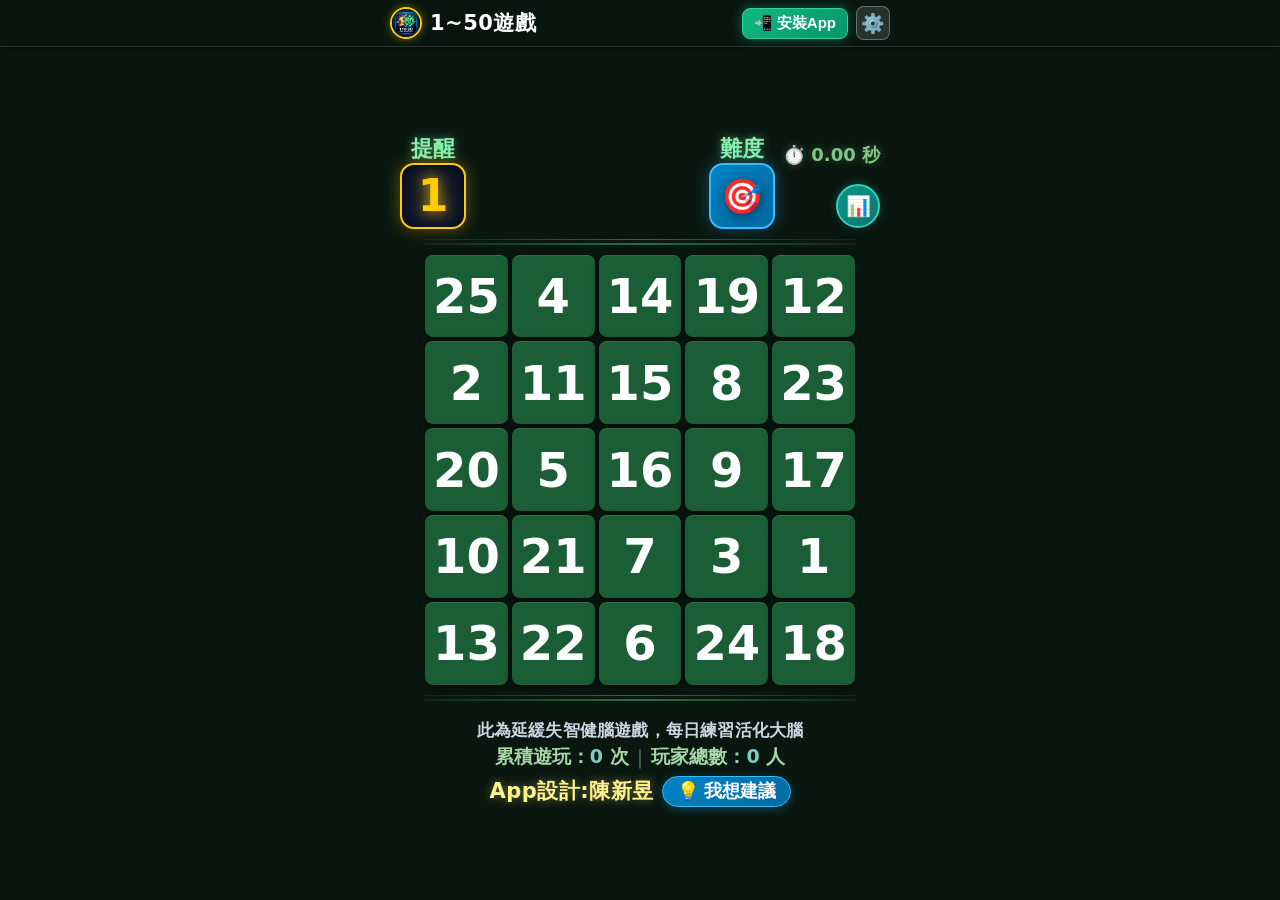
==== commit c8ed2d88: "release(v7.04): 修復停留在結算畫面時重複寫入試算表之 bug (每局唯一回報鎖 + SW 隔離)" ====
--- a/index.html
+++ b/index.html
@@ -13,12 +13,12 @@
     <meta property="og:title" content="1~50遊戲 - (陳新昱設計)">
     <meta property="og:description" content="預防長輩失智的專用腦力訓練遊戲，每日挑戰活化大腦！">
     <meta property="og:url" content="https://pod0987183520.github.io/1to50/">
-    <meta property="og:image" content="https://pod0987183520.github.io/1to50/z_img_app_512.png?v=7.01">
-
-    <link rel="icon" href="z_img_app_192.png?v=7.01" type="image/png">
-    <link rel="apple-touch-icon" href="z_img_app_192.png?v=7.01">
-    <link rel="manifest" href="manifest.json?v=7.01">
-    <link rel="stylesheet" href="style.css?v=7.01">
+    <meta property="og:image" content="https://pod0987183520.github.io/1to50/z_img_app_512.png?v=7.04">
+
+    <link rel="icon" href="z_img_app_192.png?v=7.04" type="image/png">
+    <link rel="apple-touch-icon" href="z_img_app_192.png?v=7.04">
+    <link rel="manifest" href="manifest.json?v=7.04">
+    <link rel="stylesheet" href="style.css?v=7.04">
     <script>
         // LINE 內嵌瀏覽器極速逃脫機制與 PWA 判斷
         (function() {
@@ -339,14 +339,14 @@
         </div>
     </div>
 
-    <script src="game.js?v=7.01"></script>
+    <script src="game.js?v=7.04"></script>
 
     <script>
         if ('serviceWorker' in navigator) {
             window.addEventListener('load', () => {
-                navigator.serviceWorker.register('sw.js?v=7.01')
+                navigator.serviceWorker.register('sw.js?v=7.04')
                     .then(registration => console.log('1~50 遊戲 ServiceWorker 註冊成功！'))
-                    .catch(err => console.log('ServiceWorker 註冊失敗: ', err));
+                    .catch(err => console.error('ServiceWorker 註冊失敗: ', err));
             });
         }
     </script>
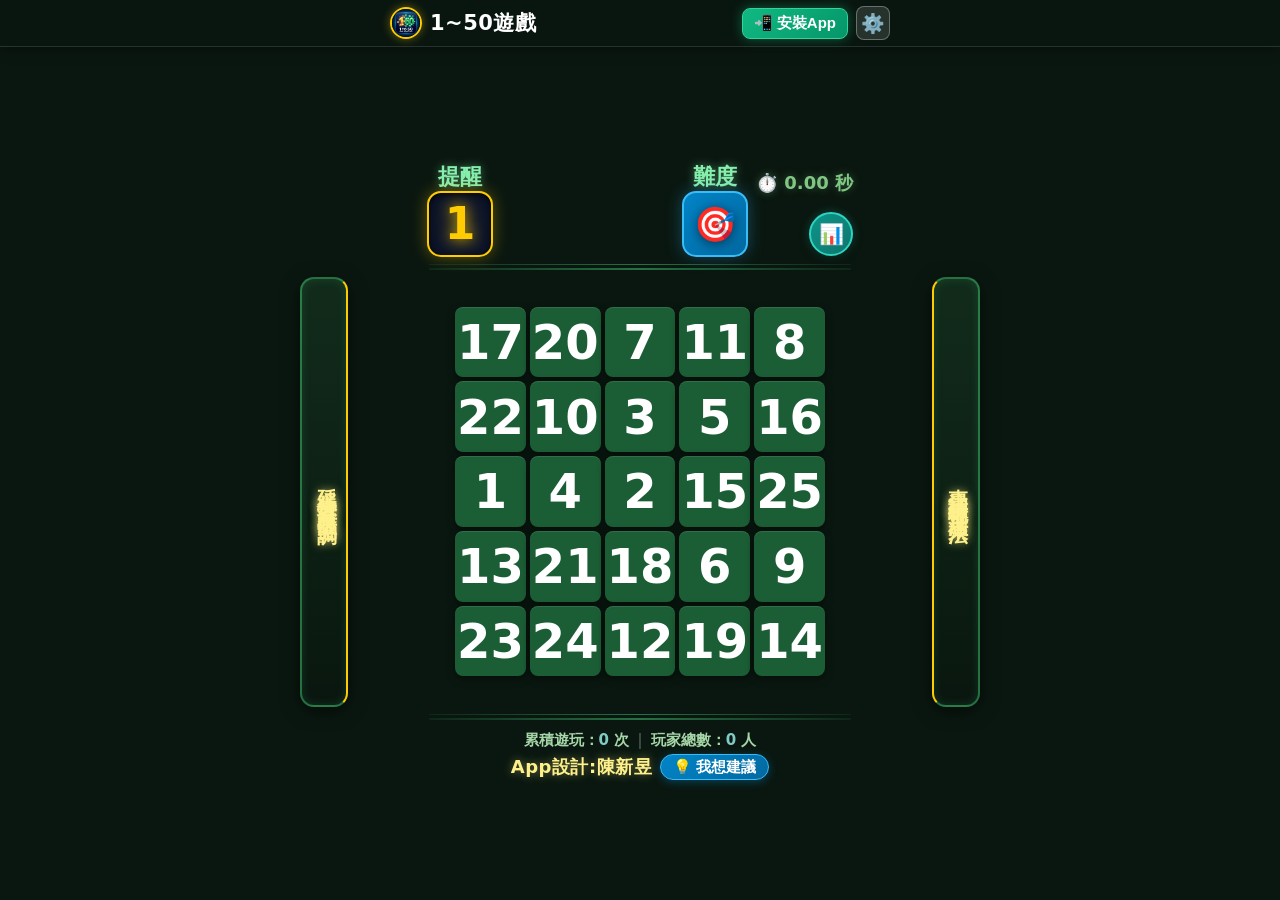
==== commit 72d68ce3: "Auto backup by AI: 新增電腦版中式直排對聯與防遮擋排版優化 v7.05" ====
--- a/index.html
+++ b/index.html
@@ -18,7 +18,7 @@
     <link rel="icon" href="z_img_app_192.png?v=7.04" type="image/png">
     <link rel="apple-touch-icon" href="z_img_app_192.png?v=7.04">
     <link rel="manifest" href="manifest.json?v=7.04">
-    <link rel="stylesheet" href="style.css?v=7.04">
+    <link rel="stylesheet" href="style.css?v=7.05">
     <script>
         // LINE 內嵌瀏覽器極速逃脫機制與 PWA 判斷
         (function() {
@@ -142,9 +142,22 @@
             <div class="divider-line"></div>
         </div>
 
-        <!-- 5x5 核心遊戲網格 -->
-        <div class="game-container">
-            <div id="gameGrid" class="grid"></div>
+        <!-- 5x5 遊戲舞台區 (含電腦版左右直排對聯) -->
+        <div class="game-stage">
+            <!-- 左聯 (電腦版直排對聯) -->
+            <aside class="couplet couplet-left" aria-label="左聯：延緩失智提升手眼協調">
+                <span class="couplet-text">延緩失智提升手眼協調</span>
+            </aside>
+
+            <!-- 5x5 核心遊戲網格 -->
+            <div class="game-container">
+                <div id="gameGrid" class="grid"></div>
+            </div>
+
+            <!-- 右聯 (電腦版直排對聯) -->
+            <aside class="couplet couplet-right" aria-label="右聯：專注訓練也可加法乘法">
+                <span class="couplet-text">專注訓練也可加法乘法</span>
+            </aside>
         </div>
 
         <!-- 5x5 下方雙分隔線 -->
@@ -155,7 +168,7 @@
 
         <!-- 底部版權與延緩失智陪伴聲明 (安全排版：按鈕移至最底端防止誤觸) -->
         <footer class="app-footer">
-            <p class="footer-notice">此為延緩失智健腦遊戲，每日練習活化大腦</p>
+            <p class="footer-notice">延緩失智提升手眼協調 ‧ 專注訓練也可加法乘法</p>
             <div class="footer-counters">
                 <span>累積遊玩：<strong id="totalPlays">0</strong> 次</span>
                 <span class="counter-sep">|</span>
--- a/style.css
+++ b/style.css
@@ -340,6 +340,18 @@
 /* ==========================================
    3. 5x5 遊戲主網格 (自適應螢幕大小，緊湊相依)
    ========================================== */
+.game-stage {
+    width: 100%;
+    display: flex;
+    align-items: center;
+    justify-content: center;
+    position: relative;
+}
+
+.couplet {
+    display: none; /* 手機垂直螢幕預設隱藏 */
+}
+
 .game-container {
     width: 100%;
     margin: 0 auto;
@@ -1267,4 +1279,124 @@
     font-weight: 800;
     border-radius: 10px;
     cursor: pointer;
+}
+
+/* ==========================================================================
+   6. 電腦版寬螢幕專屬中式直排對聯與防遮擋優化 (桌機優化 / 手機零干擾)
+   ========================================================================== */
+@media (min-width: 768px) {
+    /* 主容器放寬，提供足夠空間容納 5x5 核心棋盤與左右直排對聯 */
+    .main-container {
+        max-width: 720px;
+        padding: 4px 16px 8px 16px;
+        gap: 6px;
+        justify-content: center;
+    }
+
+    /* 頂部資訊列與雙分隔線寬度精準對齊 5x5 棋盤，兩側留出空間給對聯牌匾 */
+    .info-bar {
+        max-width: min(94vw, calc(100dvh - 230px), 430px);
+        margin: 0 auto;
+    }
+
+    .divider-double {
+        max-width: min(94vw, calc(100dvh - 230px), 430px);
+        margin: 1px auto;
+    }
+
+    /* 遊戲主舞台：棋盤與左右直排對聯並列居中 */
+    .game-stage {
+        display: flex;
+        align-items: center;
+        justify-content: center;
+        gap: 14px;
+        width: 100%;
+        max-width: 680px;
+    }
+
+    .game-container {
+        width: auto;
+        flex-shrink: 0;
+    }
+
+    .grid {
+        max-width: min(94vw, calc(100dvh - 230px), 430px);
+        max-height: min(94vw, calc(100dvh - 230px), 430px);
+    }
+
+    /* 中式直排對聯牌匾 (深墨翡翠底 + 翡翠金邊微光 + 典雅金字) */
+    .couplet {
+        display: flex;
+        align-items: center;
+        justify-content: center;
+        writing-mode: vertical-rl;
+        text-orientation: upright;
+        background: linear-gradient(180deg, rgba(19, 46, 28, 0.92) 0%, rgba(10, 23, 16, 0.96) 100%);
+        border: 2px solid rgba(74, 222, 128, 0.45);
+        border-radius: 14px;
+        padding: 10px 8px;
+        color: #fef08a; /* 典雅金黃微光 */
+        font-size: 20px;
+        font-weight: 900;
+        line-height: 1.15;
+        letter-spacing: 4px;
+        box-shadow: 0 4px 18px rgba(0, 0, 0, 0.55), inset 0 0 10px rgba(74, 222, 128, 0.15);
+        text-shadow: 0 0 10px rgba(254, 240, 138, 0.5);
+        user-select: none;
+        box-sizing: border-box;
+        /* 高度與 5x5 棋盤完全等高 */
+        height: min(94vw, calc(100dvh - 230px), 430px);
+        width: 48px;
+        flex-shrink: 0;
+        transition: all 0.2s ease;
+    }
+
+    .couplet-left {
+        border-right: 2.5px solid #ffcc02;
+    }
+
+    .couplet-right {
+        border-left: 2.5px solid #ffcc02;
+    }
+
+    .couplet-text {
+        display: flex;
+        flex-direction: column;
+        justify-content: space-between;
+        align-items: center;
+        height: 100%;
+        width: 100%;
+    }
+
+    /* 電腦版隱藏底部橫列宣導，釋放 35px 垂直高度，徹底根除頂部與底部遮蔽 */
+    .footer-notice {
+        display: none !important;
+    }
+
+    /* 底部計數器與按鈕精簡緊湊 */
+    .app-footer {
+        margin-top: 2px;
+        gap: 2px;
+    }
+
+    .footer-counters {
+        font-size: 15px;
+    }
+
+    .footer-counters strong {
+        font-size: 15px;
+    }
+
+    .footer-design-bar {
+        margin-top: 2px;
+    }
+
+    .footer-design-text {
+        font-size: 18px;
+    }
+
+    .btn-footer-suggest {
+        font-size: 15px;
+        padding: 3px 12px;
+    }
 }
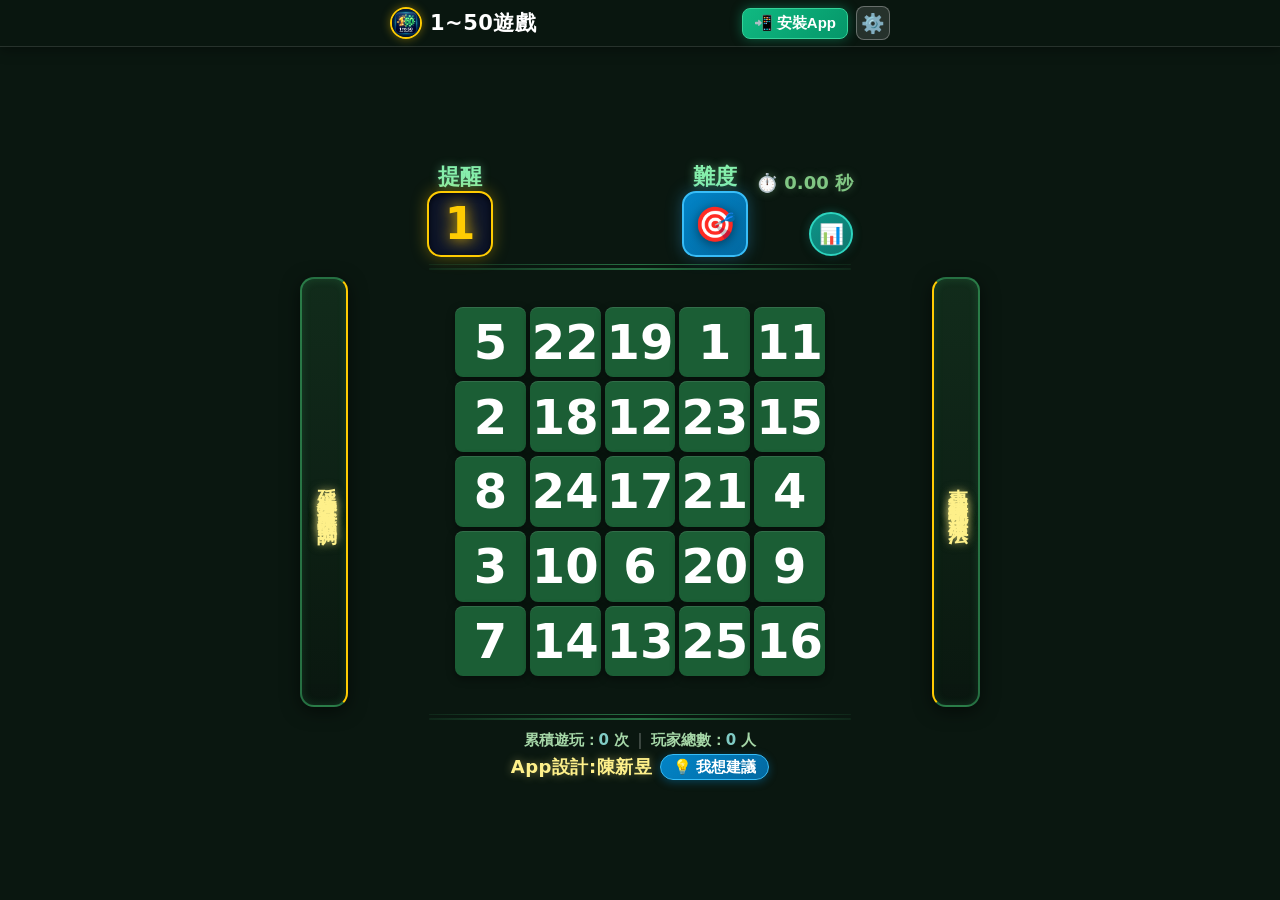
==== commit e839b9bf: "Auto backup by AI: 升級 ServiceWorker 與腳本快取至 v7.05 破除快取" ====
--- a/index.html
+++ b/index.html
@@ -352,12 +352,12 @@
         </div>
     </div>
 
-    <script src="game.js?v=7.04"></script>
+    <script src="game.js?v=7.05"></script>
 
     <script>
         if ('serviceWorker' in navigator) {
             window.addEventListener('load', () => {
-                navigator.serviceWorker.register('sw.js?v=7.04')
+                navigator.serviceWorker.register('sw.js?v=7.05')
                     .then(registration => console.log('1~50 遊戲 ServiceWorker 註冊成功！'))
                     .catch(err => console.error('ServiceWorker 註冊失敗: ', err));
             });
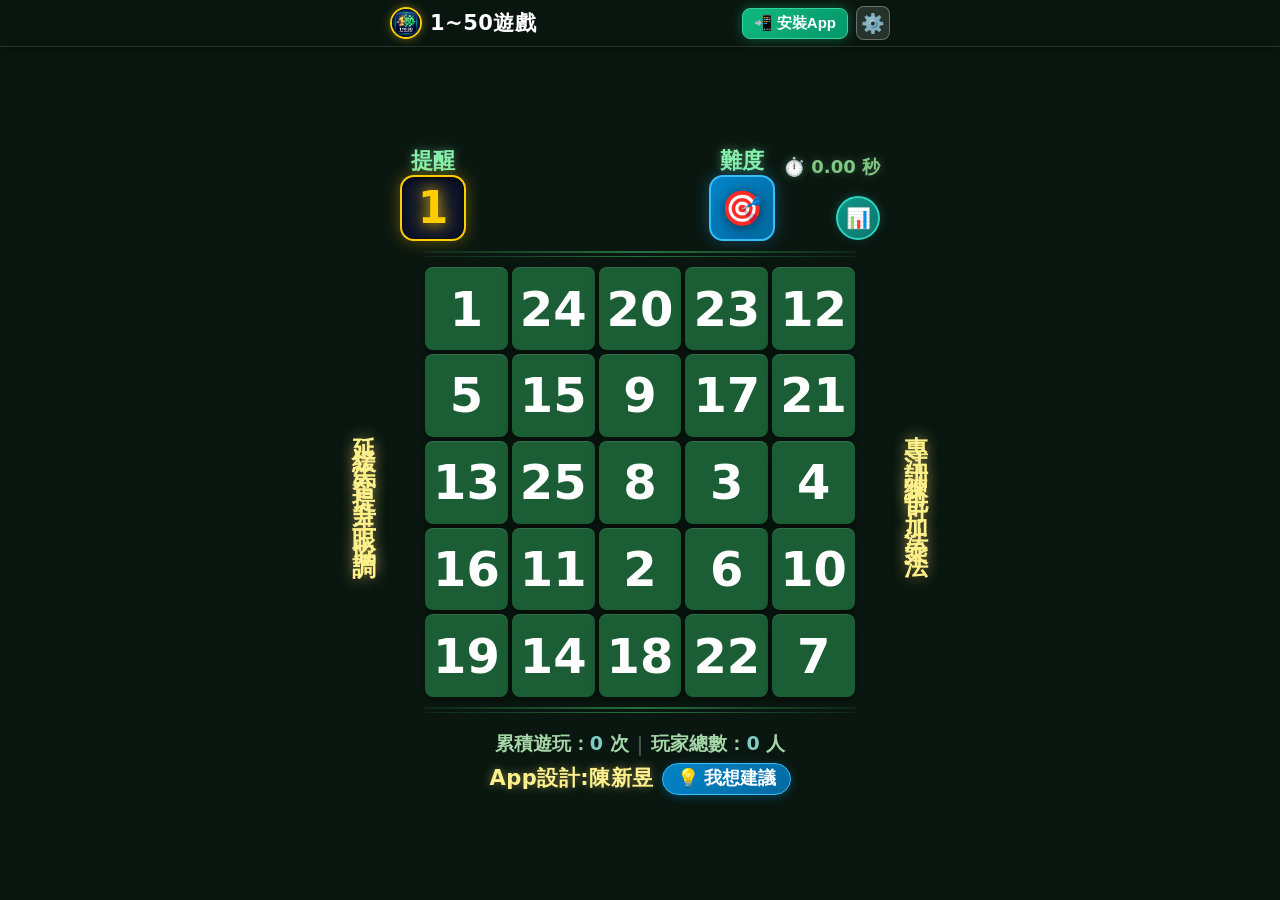
==== commit c15d37f4: "Auto backup by AI: 5x5 滿版尺寸回歸與中式對聯無痕純文字化 v7.06" ====
--- a/index.html
+++ b/index.html
@@ -18,7 +18,7 @@
     <link rel="icon" href="z_img_app_192.png?v=7.04" type="image/png">
     <link rel="apple-touch-icon" href="z_img_app_192.png?v=7.04">
     <link rel="manifest" href="manifest.json?v=7.04">
-    <link rel="stylesheet" href="style.css?v=7.05">
+    <link rel="stylesheet" href="style.css?v=7.06">
     <script>
         // LINE 內嵌瀏覽器極速逃脫機制與 PWA 判斷
         (function() {
@@ -142,22 +142,15 @@
             <div class="divider-line"></div>
         </div>
 
-        <!-- 5x5 遊戲舞台區 (含電腦版左右直排對聯) -->
-        <div class="game-stage">
-            <!-- 左聯 (電腦版直排對聯) -->
-            <aside class="couplet couplet-left" aria-label="左聯：延緩失智提升手眼協調">
-                <span class="couplet-text">延緩失智提升手眼協調</span>
-            </aside>
-
-            <!-- 5x5 核心遊戲網格 -->
-            <div class="game-container">
-                <div id="gameGrid" class="grid"></div>
-            </div>
-
-            <!-- 右聯 (電腦版直排對聯) -->
-            <aside class="couplet couplet-right" aria-label="右聯：專注訓練也可加法乘法">
-                <span class="couplet-text">專注訓練也可加法乘法</span>
-            </aside>
+        <!-- 5x5 核心遊戲網格 (含電腦版左右無痕直排對聯) -->
+        <div class="game-container">
+            <!-- 左聯 (電腦版無痕直排對聯) -->
+            <div class="couplet couplet-left" aria-hidden="true">延緩失智提升手眼協調</div>
+
+            <div id="gameGrid" class="grid"></div>
+
+            <!-- 右聯 (電腦版無痕直排對聯) -->
+            <div class="couplet couplet-right" aria-hidden="true">專注訓練也可加法乘法</div>
         </div>
 
         <!-- 5x5 下方雙分隔線 -->
@@ -352,12 +345,12 @@
         </div>
     </div>
 
-    <script src="game.js?v=7.05"></script>
+    <script src="game.js?v=7.06"></script>
 
     <script>
         if ('serviceWorker' in navigator) {
             window.addEventListener('load', () => {
-                navigator.serviceWorker.register('sw.js?v=7.05')
+                navigator.serviceWorker.register('sw.js?v=7.06')
                     .then(registration => console.log('1~50 遊戲 ServiceWorker 註冊成功！'))
                     .catch(err => console.error('ServiceWorker 註冊失敗: ', err));
             });
--- a/style.css
+++ b/style.css
@@ -340,14 +340,6 @@
 /* ==========================================
    3. 5x5 遊戲主網格 (自適應螢幕大小，緊湊相依)
    ========================================== */
-.game-stage {
-    width: 100%;
-    display: flex;
-    align-items: center;
-    justify-content: center;
-    position: relative;
-}
-
 .couplet {
     display: none; /* 手機垂直螢幕預設隱藏 */
 }
@@ -360,6 +352,7 @@
     align-items: center;
     justify-content: center;
     flex-shrink: 0;
+    position: relative; /* 作為電腦版無痕對聯絕對定位之錨點 */
 }
 
 .grid {
@@ -1282,121 +1275,46 @@
 }
 
 /* ==========================================================================
-   6. 電腦版寬螢幕專屬中式直排對聯與防遮擋優化 (桌機優化 / 手機零干擾)
+   6. 電腦版寬螢幕專屬中式無痕直排對聯 (完全不干擾、零縮小 5x5 棋盤)
    ========================================================================== */
 @media (min-width: 768px) {
-    /* 主容器放寬，提供足夠空間容納 5x5 核心棋盤與左右直排對聯 */
-    .main-container {
-        max-width: 720px;
-        padding: 4px 16px 8px 16px;
-        gap: 6px;
-        justify-content: center;
-    }
-
-    /* 頂部資訊列與雙分隔線寬度精準對齊 5x5 棋盤，兩側留出空間給對聯牌匾 */
-    .info-bar {
-        max-width: min(94vw, calc(100dvh - 230px), 430px);
-        margin: 0 auto;
-    }
-
-    .divider-double {
-        max-width: min(94vw, calc(100dvh - 230px), 430px);
-        margin: 1px auto;
-    }
-
-    /* 遊戲主舞台：棋盤與左右直排對聯並列居中 */
-    .game-stage {
-        display: flex;
-        align-items: center;
-        justify-content: center;
-        gap: 14px;
-        width: 100%;
-        max-width: 680px;
-    }
-
-    .game-container {
-        width: auto;
-        flex-shrink: 0;
-    }
-
-    .grid {
-        max-width: min(94vw, calc(100dvh - 230px), 430px);
-        max-height: min(94vw, calc(100dvh - 230px), 430px);
-    }
-
-    /* 中式直排對聯牌匾 (深墨翡翠底 + 翡翠金邊微光 + 典雅金字) */
+    /* 中式無痕直排對聯：純文字懸浮、無背景、無邊框、非按鈕、無痕貼在棋盤兩側 */
     .couplet {
-        display: flex;
-        align-items: center;
-        justify-content: center;
+        display: block !important;
+        position: absolute;
+        top: 50%;
+        transform: translateY(-50%);
         writing-mode: vertical-rl;
         text-orientation: upright;
-        background: linear-gradient(180deg, rgba(19, 46, 28, 0.92) 0%, rgba(10, 23, 16, 0.96) 100%);
-        border: 2px solid rgba(74, 222, 128, 0.45);
-        border-radius: 14px;
-        padding: 10px 8px;
-        color: #fef08a; /* 典雅金黃微光 */
-        font-size: 20px;
+        background: transparent !important;
+        border: none !important;
+        box-shadow: none !important;
+        padding: 0 !important;
+        margin: 0 !important;
+        color: #fef08a; /* 典雅金黃微光字體 */
+        font-size: 24px;
         font-weight: 900;
-        line-height: 1.15;
-        letter-spacing: 4px;
-        box-shadow: 0 4px 18px rgba(0, 0, 0, 0.55), inset 0 0 10px rgba(74, 222, 128, 0.15);
-        text-shadow: 0 0 10px rgba(254, 240, 138, 0.5);
+        letter-spacing: 13px; /* 10 個中文字垂直自然舒展 */
+        line-height: 1;
+        text-shadow: 0 0 14px rgba(254, 240, 138, 0.5), 0 2px 6px rgba(0, 0, 0, 0.9);
+        pointer-events: none;
+        white-space: nowrap;
         user-select: none;
-        box-sizing: border-box;
-        /* 高度與 5x5 棋盤完全等高 */
-        height: min(94vw, calc(100dvh - 230px), 430px);
-        width: 48px;
-        flex-shrink: 0;
-        transition: all 0.2s ease;
+        z-index: 10;
     }
 
+    /* 左聯：無痕貼在 5x5 棋盤左外側 */
     .couplet-left {
-        border-right: 2.5px solid #ffcc02;
+        right: calc(100% + 22px);
     }
 
+    /* 右聯：無痕貼在 5x5 棋盤右外側 */
     .couplet-right {
-        border-left: 2.5px solid #ffcc02;
+        left: calc(100% + 22px);
     }
 
-    .couplet-text {
-        display: flex;
-        flex-direction: column;
-        justify-content: space-between;
-        align-items: center;
-        height: 100%;
-        width: 100%;
-    }
-
-    /* 電腦版隱藏底部橫列宣導，釋放 35px 垂直高度，徹底根除頂部與底部遮蔽 */
+    /* 電腦版隱藏底部橫向宣導行，釋放垂直高度，徹底根除頂部與底部遮蔽 */
     .footer-notice {
         display: none !important;
     }
-
-    /* 底部計數器與按鈕精簡緊湊 */
-    .app-footer {
-        margin-top: 2px;
-        gap: 2px;
-    }
-
-    .footer-counters {
-        font-size: 15px;
-    }
-
-    .footer-counters strong {
-        font-size: 15px;
-    }
-
-    .footer-design-bar {
-        margin-top: 2px;
-    }
-
-    .footer-design-text {
-        font-size: 18px;
-    }
-
-    .btn-footer-suggest {
-        font-size: 15px;
-        padding: 3px 12px;
-    }
 }
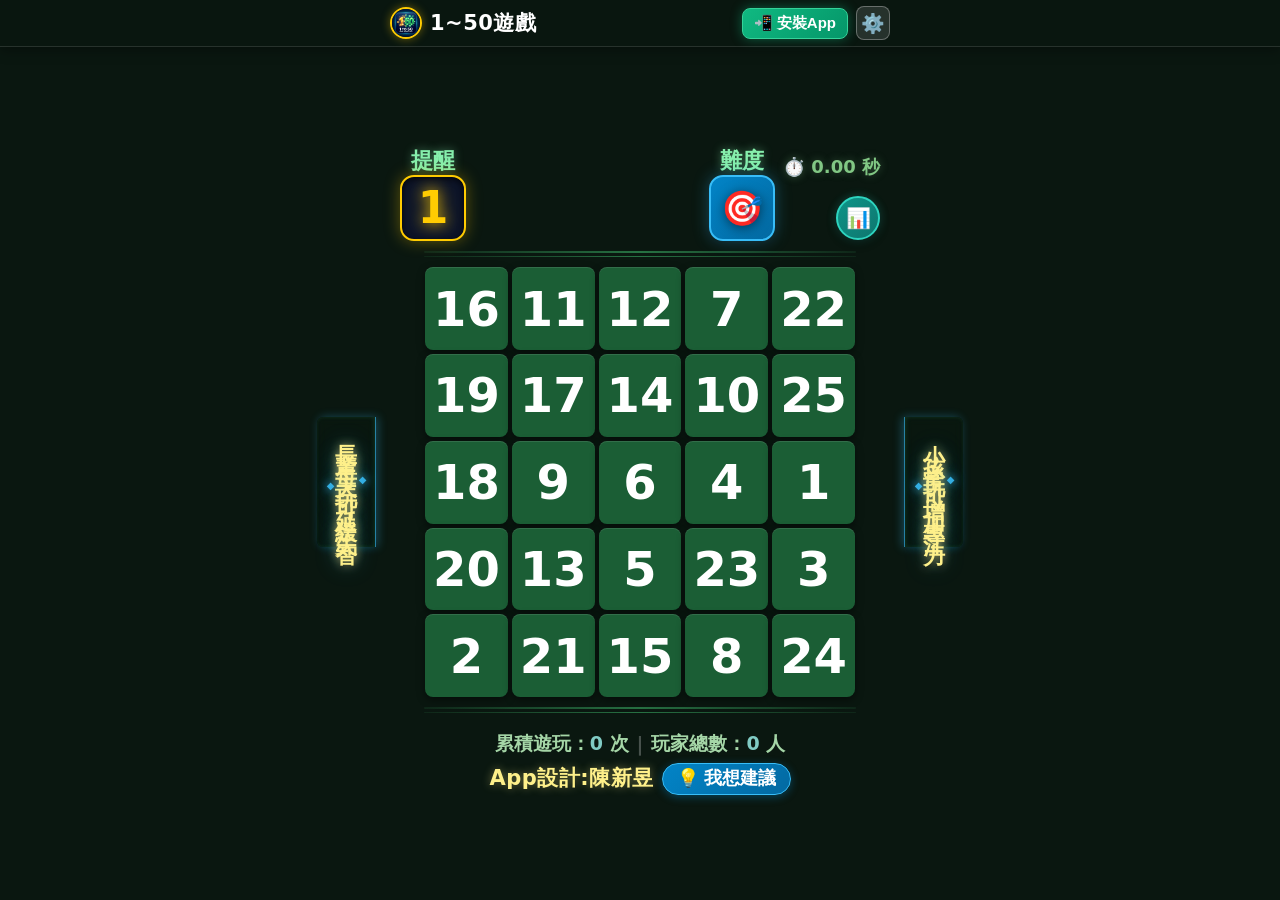
==== commit 31066dc9: "Auto backup by AI: HUD 賽博光軌微導光對聯與定版文案升級 v7.07" ====
--- a/index.html
+++ b/index.html
@@ -18,7 +18,7 @@
     <link rel="icon" href="z_img_app_192.png?v=7.04" type="image/png">
     <link rel="apple-touch-icon" href="z_img_app_192.png?v=7.04">
     <link rel="manifest" href="manifest.json?v=7.04">
-    <link rel="stylesheet" href="style.css?v=7.06">
+    <link rel="stylesheet" href="style.css?v=7.07">
     <script>
         // LINE 內嵌瀏覽器極速逃脫機制與 PWA 判斷
         (function() {
@@ -142,15 +142,23 @@
             <div class="divider-line"></div>
         </div>
 
-        <!-- 5x5 核心遊戲網格 (含電腦版左右無痕直排對聯) -->
+        <!-- 5x5 核心遊戲網格 (含電腦版左右 HUD 賽博光軌微導光對聯) -->
         <div class="game-container">
-            <!-- 左聯 (電腦版無痕直排對聯) -->
-            <div class="couplet couplet-left" aria-hidden="true">延緩失智提升手眼協調</div>
+            <!-- 左聯 (HUD 賽博光軌直排：長輩每天玩可延緩失智) -->
+            <div class="couplet couplet-left" aria-hidden="true">
+                <span class="hud-node hud-node-top">◆</span>
+                <span class="hud-text">長輩每天玩可延緩失智</span>
+                <span class="hud-node hud-node-bottom">◆</span>
+            </div>
 
             <div id="gameGrid" class="grid"></div>
 
-            <!-- 右聯 (電腦版無痕直排對聯) -->
-            <div class="couplet couplet-right" aria-hidden="true">專注訓練也可加法乘法</div>
+            <!-- 右聯 (HUD 賽博光軌直排：小孩常玩可增加專注力) -->
+            <div class="couplet couplet-right" aria-hidden="true">
+                <span class="hud-node hud-node-top">◆</span>
+                <span class="hud-text">小孩常玩可增加專注力</span>
+                <span class="hud-node hud-node-bottom">◆</span>
+            </div>
         </div>
 
         <!-- 5x5 下方雙分隔線 -->
@@ -161,7 +169,7 @@
 
         <!-- 底部版權與延緩失智陪伴聲明 (安全排版：按鈕移至最底端防止誤觸) -->
         <footer class="app-footer">
-            <p class="footer-notice">延緩失智提升手眼協調 ‧ 專注訓練也可加法乘法</p>
+            <p class="footer-notice">長輩每天玩可延緩失智 ‧ 小孩常玩可增加專注力</p>
             <div class="footer-counters">
                 <span>累積遊玩：<strong id="totalPlays">0</strong> 次</span>
                 <span class="counter-sep">|</span>
@@ -345,12 +353,12 @@
         </div>
     </div>
 
-    <script src="game.js?v=7.06"></script>
+    <script src="game.js?v=7.07"></script>
 
     <script>
         if ('serviceWorker' in navigator) {
             window.addEventListener('load', () => {
-                navigator.serviceWorker.register('sw.js?v=7.06')
+                navigator.serviceWorker.register('sw.js?v=7.07')
                     .then(registration => console.log('1~50 遊戲 ServiceWorker 註冊成功！'))
                     .catch(err => console.error('ServiceWorker 註冊失敗: ', err));
             });
--- a/style.css
+++ b/style.css
@@ -1275,46 +1275,92 @@
 }
 
 /* ==========================================================================
-   6. 電腦版寬螢幕專屬中式無痕直排對聯 (完全不干擾、零縮小 5x5 棋盤)
+   6. 電腦版寬螢幕專屬 HUD 賽博光軌微導光對聯 (Cyber Glow / 零佔用 5x5 寬度)
    ========================================================================== */
 @media (min-width: 768px) {
-    /* 中式無痕直排對聯：純文字懸浮、無背景、無邊框、非按鈕、無痕貼在棋盤兩側 */
+    /* HUD 賽博光軌直排對聯：絕對定位懸浮、無按鈕粗厚感、極致科技全息微光 */
     .couplet {
-        display: block !important;
+        display: flex !important;
+        flex-direction: column;
+        align-items: center;
+        justify-content: center;
         position: absolute;
         top: 50%;
         transform: translateY(-50%);
         writing-mode: vertical-rl;
         text-orientation: upright;
-        background: transparent !important;
-        border: none !important;
-        box-shadow: none !important;
-        padding: 0 !important;
+        background: rgba(10, 23, 16, 0.35) !important;
+        backdrop-filter: blur(4px);
+        -webkit-backdrop-filter: blur(4px);
+        padding: 10px 8px !important;
         margin: 0 !important;
-        color: #fef08a; /* 典雅金黃微光字體 */
-        font-size: 24px;
-        font-weight: 900;
-        letter-spacing: 13px; /* 10 個中文字垂直自然舒展 */
-        line-height: 1;
-        text-shadow: 0 0 14px rgba(254, 240, 138, 0.5), 0 2px 6px rgba(0, 0, 0, 0.9);
         pointer-events: none;
         white-space: nowrap;
         user-select: none;
         z-index: 10;
+        animation: hudPulse 3.5s ease-in-out infinite alternate;
+        box-sizing: border-box;
     }
 
-    /* 左聯：無痕貼在 5x5 棋盤左外側 */
+    /* 左聯：靠近 5x5 棋盤側鑲嵌青翠晴空微光導軌，外緣圓潤 */
     .couplet-left {
         right: calc(100% + 22px);
+        border: none !important;
+        border-right: 1.5px solid rgba(56, 189, 248, 0.65) !important;
+        border-radius: 6px 0 0 6px;
+        box-shadow: 2px 0 10px rgba(56, 189, 248, 0.3), inset -1px 0 4px rgba(74, 222, 128, 0.15) !important;
     }
 
-    /* 右聯：無痕貼在 5x5 棋盤右外側 */
+    /* 右聯：靠近 5x5 棋盤側鑲嵌青翠晴空微光導軌，外緣圓潤 */
     .couplet-right {
         left: calc(100% + 22px);
+        border: none !important;
+        border-left: 1.5px solid rgba(56, 189, 248, 0.65) !important;
+        border-radius: 0 6px 6px 0;
+        box-shadow: -2px 0 10px rgba(56, 189, 248, 0.3), inset 1px 0 4px rgba(74, 222, 128, 0.15) !important;
+    }
+
+    /* HUD 頂端與底端科技幾何節點 (晴空霓虹發光菱形) */
+    .hud-node {
+        font-size: 10px;
+        color: #38bdf8;
+        line-height: 1;
+        text-shadow: 0 0 8px #38bdf8, 0 0 16px rgba(56, 189, 248, 0.8);
+        opacity: 0.9;
+    }
+
+    .hud-node-top {
+        margin-bottom: 6px;
+    }
+
+    .hud-node-bottom {
+        margin-top: 6px;
+    }
+
+    /* HUD 全息立體書法金光字 (大字清晰、字間距舒展對稱) */
+    .hud-text {
+        color: #fef08a; /* 典雅帝王金 */
+        font-size: 22px;
+        font-weight: 900;
+        letter-spacing: 11px; /* 10 個中文字自然流暢拉開 */
+        line-height: 1;
+        text-shadow: 0 0 10px rgba(254, 240, 138, 0.6), 0 0 22px rgba(56, 189, 248, 0.35), 0 2px 4px rgba(0, 0, 0, 0.95);
     }
 
     /* 電腦版隱藏底部橫向宣導行，釋放垂直高度，徹底根除頂部與底部遮蔽 */
     .footer-notice {
         display: none !important;
     }
+}
+
+/* 賽博全息微呼吸動效 (沉穩舒緩微光) */
+@keyframes hudPulse {
+    0% {
+        filter: drop-shadow(0 0 4px rgba(56, 189, 248, 0.3));
+        opacity: 0.92;
+    }
+    100% {
+        filter: drop-shadow(0 0 10px rgba(56, 189, 248, 0.65));
+        opacity: 1;
+    }
 }
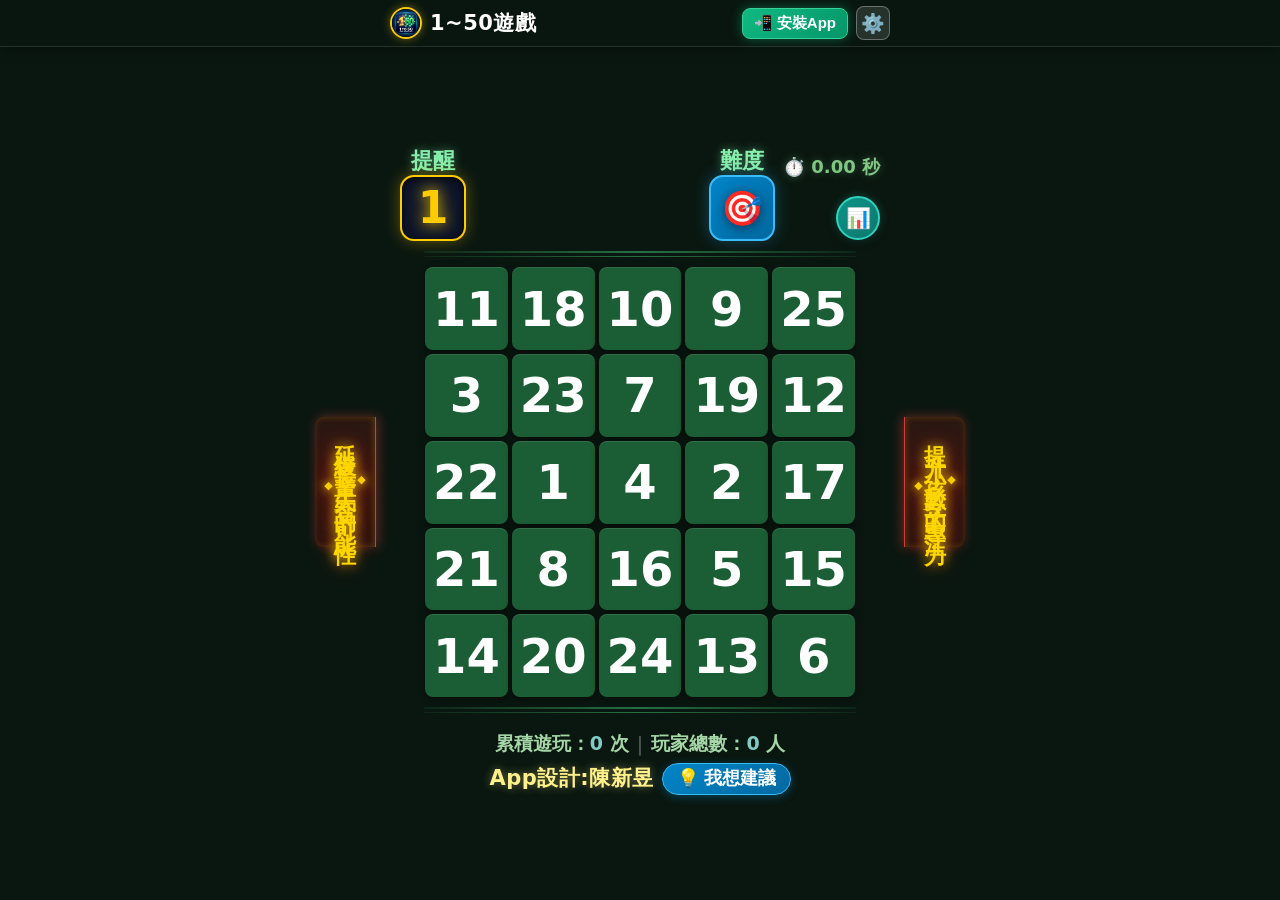
==== commit 5870ff93: "Auto backup by AI: 宮廷赤金朝氣對聯與防禦性老幼文案定版 v7.08" ====
--- a/index.html
+++ b/index.html
@@ -18,7 +18,7 @@
     <link rel="icon" href="z_img_app_192.png?v=7.04" type="image/png">
     <link rel="apple-touch-icon" href="z_img_app_192.png?v=7.04">
     <link rel="manifest" href="manifest.json?v=7.04">
-    <link rel="stylesheet" href="style.css?v=7.07">
+    <link rel="stylesheet" href="style.css?v=7.08">
     <script>
         // LINE 內嵌瀏覽器極速逃脫機制與 PWA 判斷
         (function() {
@@ -142,21 +142,21 @@
             <div class="divider-line"></div>
         </div>
 
-        <!-- 5x5 核心遊戲網格 (含電腦版左右 HUD 賽博光軌微導光對聯) -->
+        <!-- 5x5 核心遊戲網格 (含電腦版左右宮廷赤金朝氣對聯) -->
         <div class="game-container">
-            <!-- 左聯 (HUD 賽博光軌直排：長輩每天玩可延緩失智) -->
+            <!-- 左聯 (宮廷赤金朝氣直排：延緩長輩失智的可能性) -->
             <div class="couplet couplet-left" aria-hidden="true">
                 <span class="hud-node hud-node-top">◆</span>
-                <span class="hud-text">長輩每天玩可延緩失智</span>
+                <span class="hud-text">延緩長輩失智的可能性</span>
                 <span class="hud-node hud-node-bottom">◆</span>
             </div>
 
             <div id="gameGrid" class="grid"></div>
 
-            <!-- 右聯 (HUD 賽博光軌直排：小孩常玩可增加專注力) -->
+            <!-- 右聯 (宮廷赤金朝氣直排：提升小孩數字的專注力) -->
             <div class="couplet couplet-right" aria-hidden="true">
                 <span class="hud-node hud-node-top">◆</span>
-                <span class="hud-text">小孩常玩可增加專注力</span>
+                <span class="hud-text">提升小孩數字的專注力</span>
                 <span class="hud-node hud-node-bottom">◆</span>
             </div>
         </div>
@@ -169,7 +169,7 @@
 
         <!-- 底部版權與延緩失智陪伴聲明 (安全排版：按鈕移至最底端防止誤觸) -->
         <footer class="app-footer">
-            <p class="footer-notice">長輩每天玩可延緩失智 ‧ 小孩常玩可增加專注力</p>
+            <p class="footer-notice">延緩長輩失智的可能性 ‧ 提升小孩數字的專注力</p>
             <div class="footer-counters">
                 <span>累積遊玩：<strong id="totalPlays">0</strong> 次</span>
                 <span class="counter-sep">|</span>
@@ -353,12 +353,12 @@
         </div>
     </div>
 
-    <script src="game.js?v=7.07"></script>
+    <script src="game.js?v=7.08"></script>
 
     <script>
         if ('serviceWorker' in navigator) {
             window.addEventListener('load', () => {
-                navigator.serviceWorker.register('sw.js?v=7.07')
+                navigator.serviceWorker.register('sw.js?v=7.08')
                     .then(registration => console.log('1~50 遊戲 ServiceWorker 註冊成功！'))
                     .catch(err => console.error('ServiceWorker 註冊失敗: ', err));
             });
--- a/style.css
+++ b/style.css
@@ -1275,10 +1275,10 @@
 }
 
 /* ==========================================================================
-   6. 電腦版寬螢幕專屬 HUD 賽博光軌微導光對聯 (Cyber Glow / 零佔用 5x5 寬度)
+   6. 電腦版寬螢幕專屬 宮廷赤金朝氣對聯 (春聯喜慶色系 / 朱砂紅光軌 + 璀璨金字)
    ========================================================================== */
 @media (min-width: 768px) {
-    /* HUD 賽博光軌直排對聯：絕對定位懸浮、無按鈕粗厚感、極致科技全息微光 */
+    /* 宮廷赤金直排對聯：絕對定位懸浮、朱砂暖紅微導軌、璀璨金字、福氣朝氣蓬勃 */
     .couplet {
         display: flex !important;
         flex-direction: column;
@@ -1289,7 +1289,7 @@
         transform: translateY(-50%);
         writing-mode: vertical-rl;
         text-orientation: upright;
-        background: rgba(10, 23, 16, 0.35) !important;
+        background: linear-gradient(180deg, rgba(153, 27, 27, 0.22) 0%, rgba(185, 28, 28, 0.28) 50%, rgba(153, 27, 27, 0.22) 100%) !important;
         backdrop-filter: blur(4px);
         -webkit-backdrop-filter: blur(4px);
         padding: 10px 8px !important;
@@ -1298,35 +1298,35 @@
         white-space: nowrap;
         user-select: none;
         z-index: 10;
-        animation: hudPulse 3.5s ease-in-out infinite alternate;
+        animation: festivePulse 3.5s ease-in-out infinite alternate;
         box-sizing: border-box;
     }
 
-    /* 左聯：靠近 5x5 棋盤側鑲嵌青翠晴空微光導軌，外緣圓潤 */
+    /* 左聯：靠近 5x5 棋盤側鑲嵌朱砂暖紅微導軌，帶有福氣金芒微光 */
     .couplet-left {
         right: calc(100% + 22px);
         border: none !important;
-        border-right: 1.5px solid rgba(56, 189, 248, 0.65) !important;
-        border-radius: 6px 0 0 6px;
-        box-shadow: 2px 0 10px rgba(56, 189, 248, 0.3), inset -1px 0 4px rgba(74, 222, 128, 0.15) !important;
+        border-right: 1.8px solid rgba(239, 68, 68, 0.85) !important;
+        border-radius: 8px 0 0 8px;
+        box-shadow: 2px 0 12px rgba(239, 68, 68, 0.4), inset -1px 0 6px rgba(245, 158, 11, 0.25) !important;
     }
 
-    /* 右聯：靠近 5x5 棋盤側鑲嵌青翠晴空微光導軌，外緣圓潤 */
+    /* 右聯：靠近 5x5 棋盤側鑲嵌朱砂暖紅微導軌，帶有福氣金芒微光 */
     .couplet-right {
         left: calc(100% + 22px);
         border: none !important;
-        border-left: 1.5px solid rgba(56, 189, 248, 0.65) !important;
-        border-radius: 0 6px 6px 0;
-        box-shadow: -2px 0 10px rgba(56, 189, 248, 0.3), inset 1px 0 4px rgba(74, 222, 128, 0.15) !important;
+        border-left: 1.8px solid rgba(239, 68, 68, 0.85) !important;
+        border-radius: 0 8px 8px 0;
+        box-shadow: -2px 0 12px rgba(239, 68, 68, 0.4), inset 1px 0 6px rgba(245, 158, 11, 0.25) !important;
     }
 
-    /* HUD 頂端與底端科技幾何節點 (晴空霓虹發光菱形) */
+    /* 頂端與底端赤金幾何端點 (璀璨金黃發光菱形 ◆) */
     .hud-node {
-        font-size: 10px;
-        color: #38bdf8;
+        font-size: 11px;
+        color: #ffd700;
         line-height: 1;
-        text-shadow: 0 0 8px #38bdf8, 0 0 16px rgba(56, 189, 248, 0.8);
-        opacity: 0.9;
+        text-shadow: 0 0 8px #ffd700, 0 0 16px rgba(245, 158, 11, 0.9);
+        opacity: 0.95;
     }
 
     .hud-node-top {
@@ -1337,14 +1337,14 @@
         margin-top: 6px;
     }
 
-    /* HUD 全息立體書法金光字 (大字清晰、字間距舒展對稱) */
+    /* 璀璨帝王金春聯字 (大字清晰、金光流燦、朝氣祥和) */
     .hud-text {
-        color: #fef08a; /* 典雅帝王金 */
+        color: #ffd700; /* 璀璨真金 */
         font-size: 22px;
         font-weight: 900;
         letter-spacing: 11px; /* 10 個中文字自然流暢拉開 */
         line-height: 1;
-        text-shadow: 0 0 10px rgba(254, 240, 138, 0.6), 0 0 22px rgba(56, 189, 248, 0.35), 0 2px 4px rgba(0, 0, 0, 0.95);
+        text-shadow: 0 0 12px rgba(255, 215, 0, 0.75), 0 0 22px rgba(239, 68, 68, 0.45), 0 2px 4px rgba(0, 0, 0, 0.95);
     }
 
     /* 電腦版隱藏底部橫向宣導行，釋放垂直高度，徹底根除頂部與底部遮蔽 */
@@ -1353,14 +1353,14 @@
     }
 }
 
-/* 賽博全息微呼吸動效 (沉穩舒緩微光) */
-@keyframes hudPulse {
+/* 春意盎然赤金呼吸動效 (溫潤喜氣微光) */
+@keyframes festivePulse {
     0% {
-        filter: drop-shadow(0 0 4px rgba(56, 189, 248, 0.3));
-        opacity: 0.92;
+        filter: drop-shadow(0 0 4px rgba(239, 68, 68, 0.3));
+        opacity: 0.93;
     }
     100% {
-        filter: drop-shadow(0 0 10px rgba(56, 189, 248, 0.65));
+        filter: drop-shadow(0 0 12px rgba(245, 158, 11, 0.65));
         opacity: 1;
     }
 }
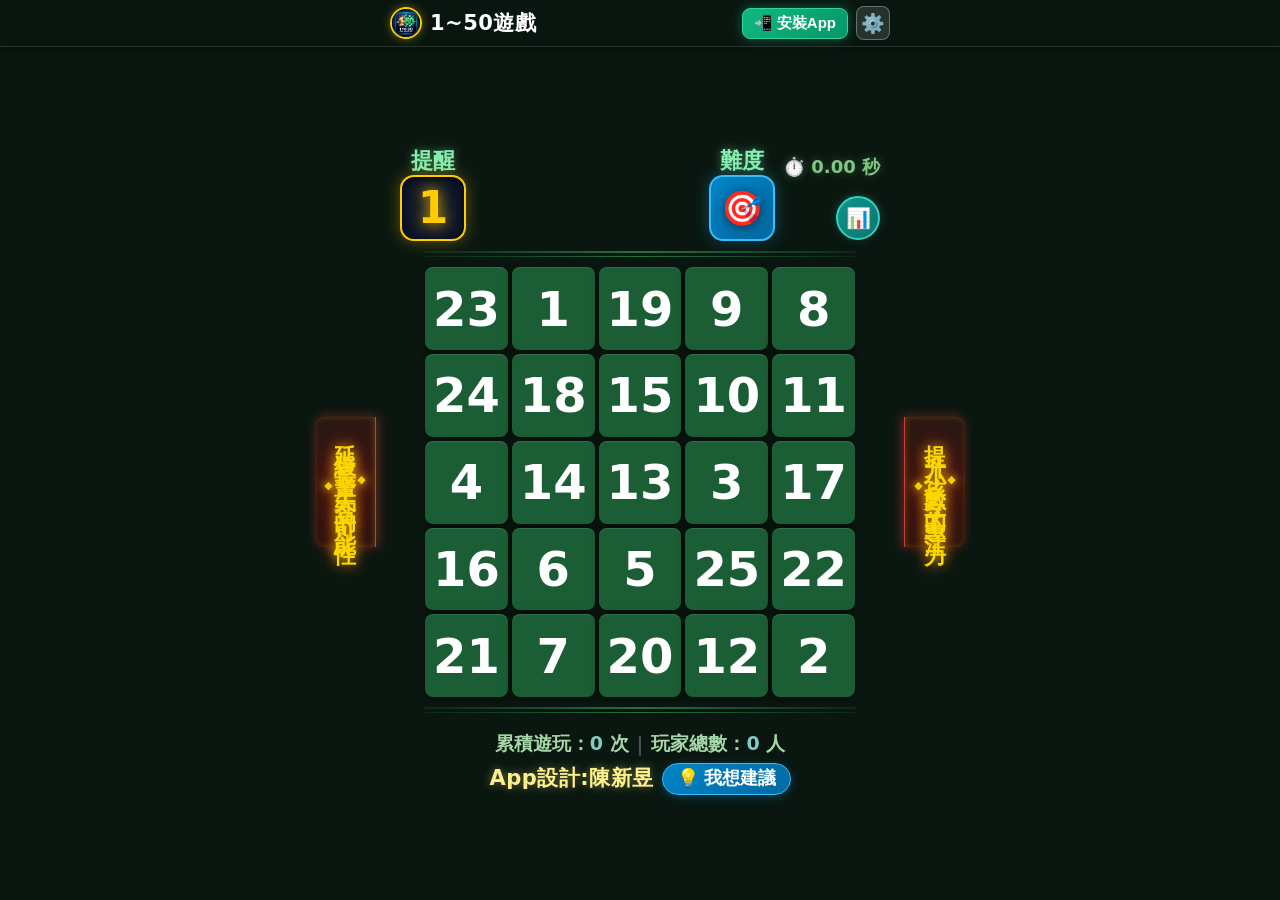
==== commit e059927e: "Auto backup by AI: 發布重大穩定版 v8.00 (宮廷赤金朝氣春聯 ✕ 跨世代老幼家庭守護)" ====
--- a/index.html
+++ b/index.html
@@ -13,12 +13,12 @@
     <meta property="og:title" content="1~50遊戲 - (陳新昱設計)">
     <meta property="og:description" content="預防長輩失智的專用腦力訓練遊戲，每日挑戰活化大腦！">
     <meta property="og:url" content="https://pod0987183520.github.io/1to50/">
-    <meta property="og:image" content="https://pod0987183520.github.io/1to50/z_img_app_512.png?v=7.04">
-
-    <link rel="icon" href="z_img_app_192.png?v=7.04" type="image/png">
-    <link rel="apple-touch-icon" href="z_img_app_192.png?v=7.04">
-    <link rel="manifest" href="manifest.json?v=7.04">
-    <link rel="stylesheet" href="style.css?v=7.08">
+    <meta property="og:image" content="https://pod0987183520.github.io/1to50/z_img_app_512.png?v=8.00">
+
+    <link rel="icon" href="z_img_app_192.png?v=8.00" type="image/png">
+    <link rel="apple-touch-icon" href="z_img_app_192.png?v=8.00">
+    <link rel="manifest" href="manifest.json?v=8.00">
+    <link rel="stylesheet" href="style.css?v=8.00">
     <script>
         // LINE 內嵌瀏覽器極速逃脫機制與 PWA 判斷
         (function() {
@@ -353,12 +353,12 @@
         </div>
     </div>
 
-    <script src="game.js?v=7.08"></script>
+    <script src="game.js?v=8.00"></script>
 
     <script>
         if ('serviceWorker' in navigator) {
             window.addEventListener('load', () => {
-                navigator.serviceWorker.register('sw.js?v=7.08')
+                navigator.serviceWorker.register('sw.js?v=8.00')
                     .then(registration => console.log('1~50 遊戲 ServiceWorker 註冊成功！'))
                     .catch(err => console.error('ServiceWorker 註冊失敗: ', err));
             });
